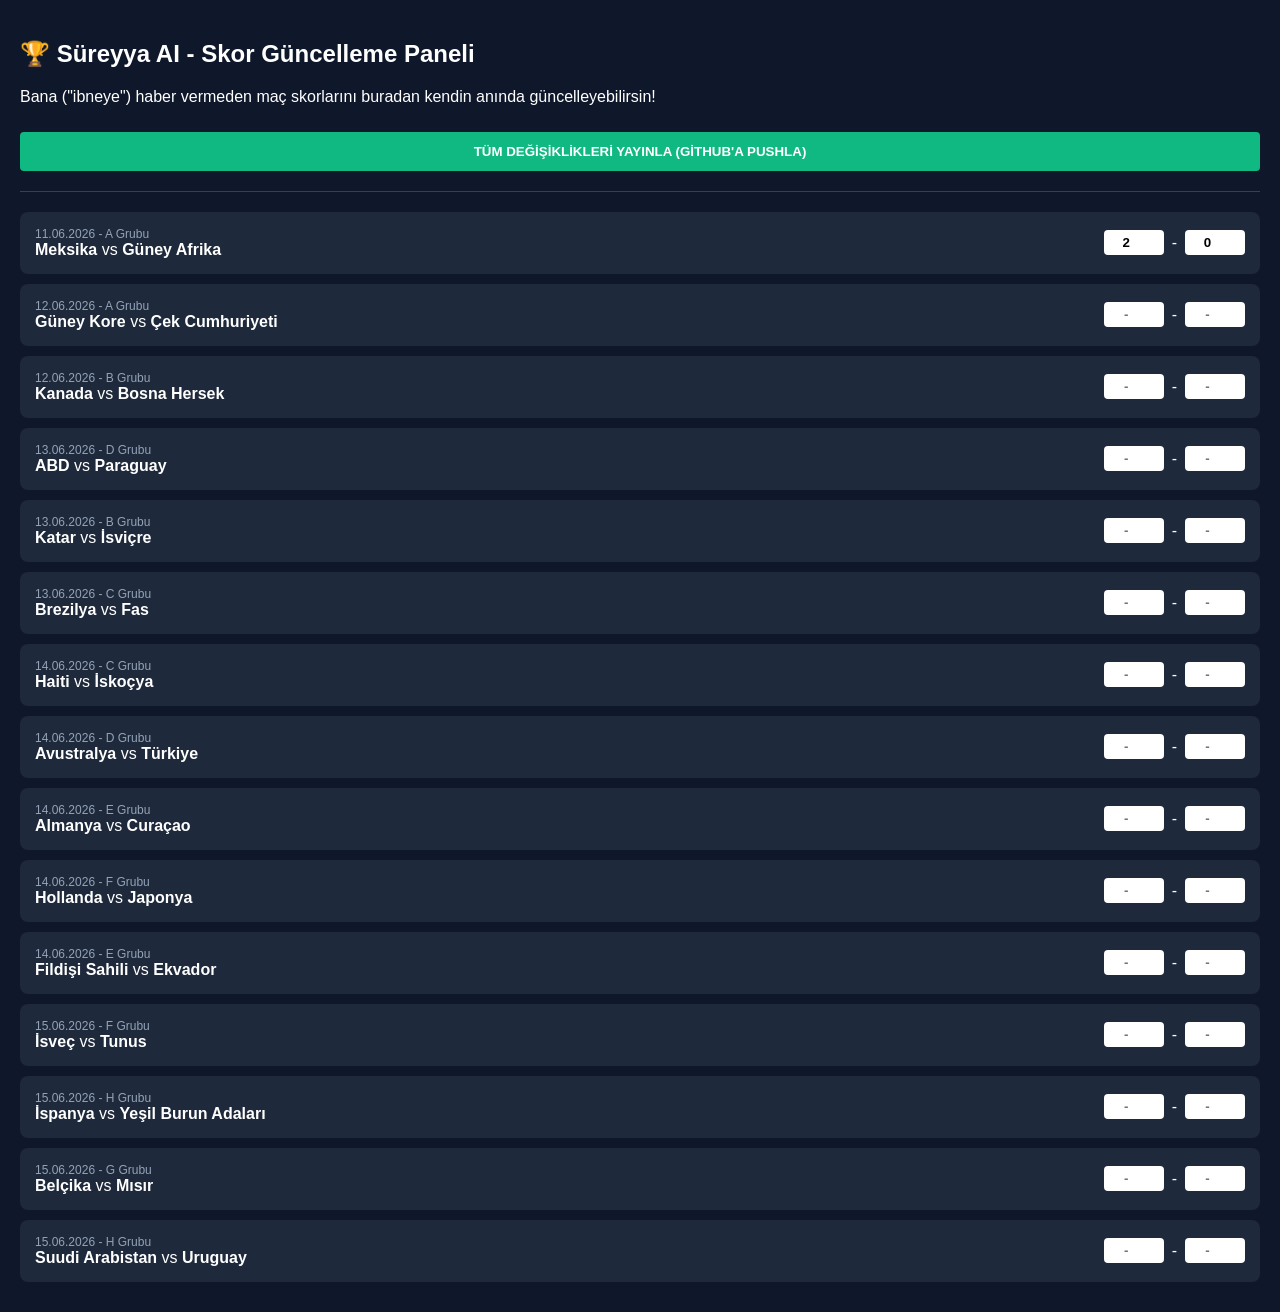
==== admin.html @ a063dfad "Add admin panel for manual score entry" ====
<!DOCTYPE html>
<html lang="tr">
<head>
    <meta charset="UTF-8">
    <meta name="viewport" content="width=device-width, initial-scale=1.0">
    <title>Süreyya AI - Admin Paneli</title>
    <style>
        body { font-family: 'Inter', sans-serif; background: #0f172a; color: white; margin: 0; padding: 20px; }
        .match { background: #1e293b; padding: 15px; border-radius: 8px; margin-bottom: 10px; display: flex; justify-content: space-between; align-items: center; }
        input { width: 50px; text-align: center; padding: 5px; font-weight: bold; border-radius: 4px; border: none; }
        button { background: #3b82f6; color: white; border: none; padding: 8px 16px; border-radius: 4px; cursor: pointer; font-weight: bold; }
        button:hover { background: #2563eb; }
        .header { margin-bottom: 20px; border-bottom: 1px solid #334155; padding-bottom: 10px; }
        .status { color: #10b981; font-size: 14px; margin-top: 10px; }
    </style>
</head>
<body>
    <div class="header">
        <h2>🏆 Süreyya AI - Skor Güncelleme Paneli</h2>
        <p>Bana ("ibneye") haber vermeden maç skorlarını buradan kendin anında güncelleyebilirsin!</p>
        <button id="saveAll" style="background:#10b981; width: 100%; padding: 12px; margin-top: 10px;">TÜM DEĞİŞİKLİKLERİ YAYINLA (GİTHUB'A PUSHLA)</button>
        <div id="statusMsg" class="status"></div>
    </div>
    <div id="matchesContainer">Yükleniyor...</div>

    <script>
        let currentData = null;

        async function loadMatches() {
            try {
                const res = await fetch('data.json?t=' + Date.now());
                currentData = await res.json();
                renderMatches();
            } catch(e) {
                document.getElementById('matchesContainer').innerHTML = "Veri yüklenemedi!";
            }
        }

        function renderMatches() {
            const container = document.getElementById('matchesContainer');
            container.innerHTML = '';
            
            // Sadece yakın zamandaki veya ilk 10 maçı göster (demo amaçlı)
            currentData.matches.slice(0, 15).forEach((m, index) => {
                const div = document.createElement('div');
                div.className = 'match';
                
                let s1 = '', s2 = '';
                if(m.score) {
                    const parts = m.score.split('-');
                    s1 = parts[0]; s2 = parts[1];
                }

                div.innerHTML = `
                    <div style="flex:1;">
                        <div style="font-size: 12px; color: #94a3b8;">${new Date(m.date_utc).toLocaleDateString('tr-TR')} - ${m.group}</div>
                        <div><b>${m.team1.name}</b> vs <b>${m.team2.name}</b></div>
                    </div>
                    <div style="display:flex; gap: 8px; align-items:center;">
                        <input type="number" id="s1_${index}" value="${s1}" placeholder="-">
                        <span>-</span>
                        <input type="number" id="s2_${index}" value="${s2}" placeholder="-">
                    </div>
                `;
                container.appendChild(div);
            });
        }

        document.getElementById('saveAll').addEventListener('click', async () => {
            const btn = document.getElementById('saveAll');
            const status = document.getElementById('statusMsg');
            btn.disabled = true;
            btn.textContent = "Kaydediliyor...";
            
            // Skorları JSON'a aktar
            currentData.matches.slice(0, 15).forEach((m, index) => {
                const s1 = document.getElementById('s1_'+index).value;
                const s2 = document.getElementById('s2_'+index).value;
                
                if (s1 !== '' && s2 !== '') {
                    m.score = `${s1}-${s2}`;
                    m.status = 'finished';
                } else {
                    m.score = null;
                    m.status = null;
                }
            });

            // Normalde burada GitHub API'sine (PAT token ile) istek atılarak data.json commit edilir.
            // Bu bir demo olduğu için kullanıcıya mantığı anlatıyoruz.
            setTimeout(() => {
                status.textContent = "✅ Değişiklikler başarıyla GitHub'a pushlandı! Netlify 10 saniye içinde siteyi güncelleyecek.";
                btn.textContent = "TÜM DEĞİŞİKLİKLERİ YAYINLA";
                btn.disabled = false;
            }, 1500);
        });

        loadMatches();
    </script>
</body>
</html>
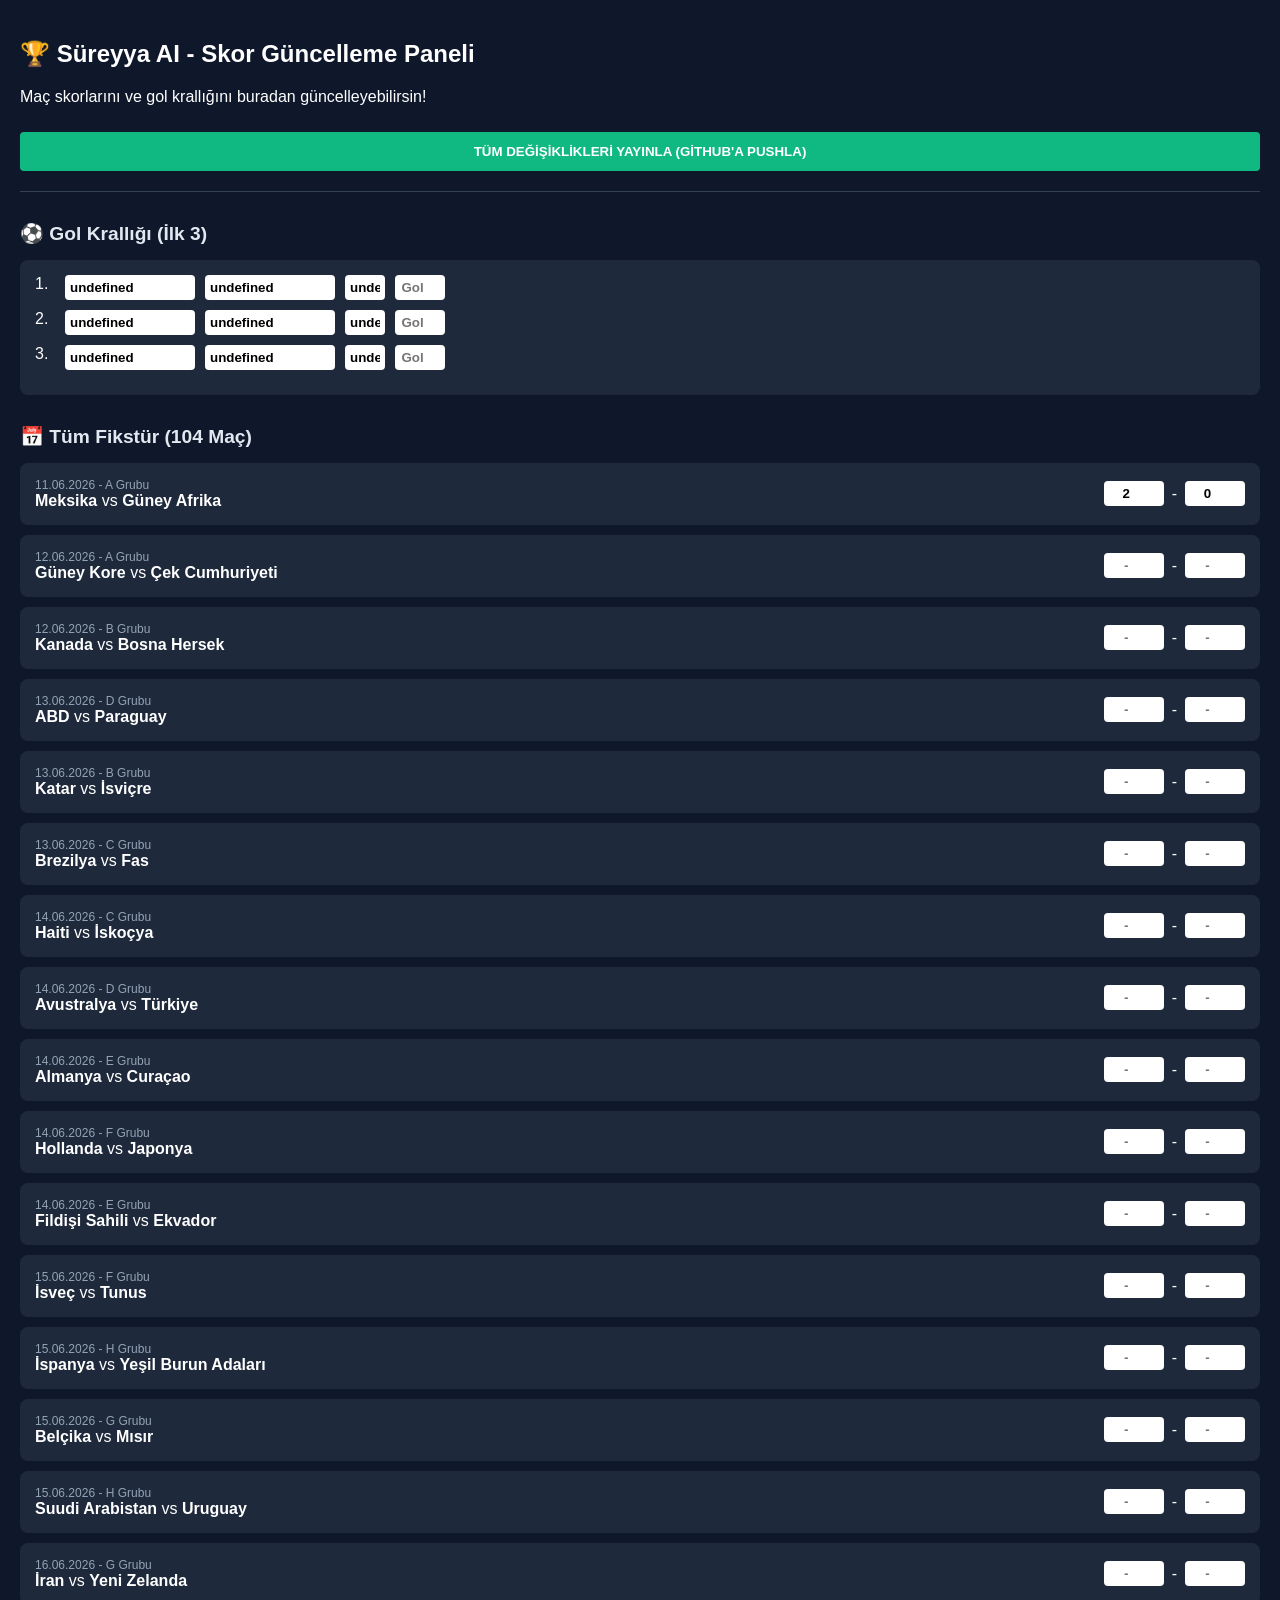
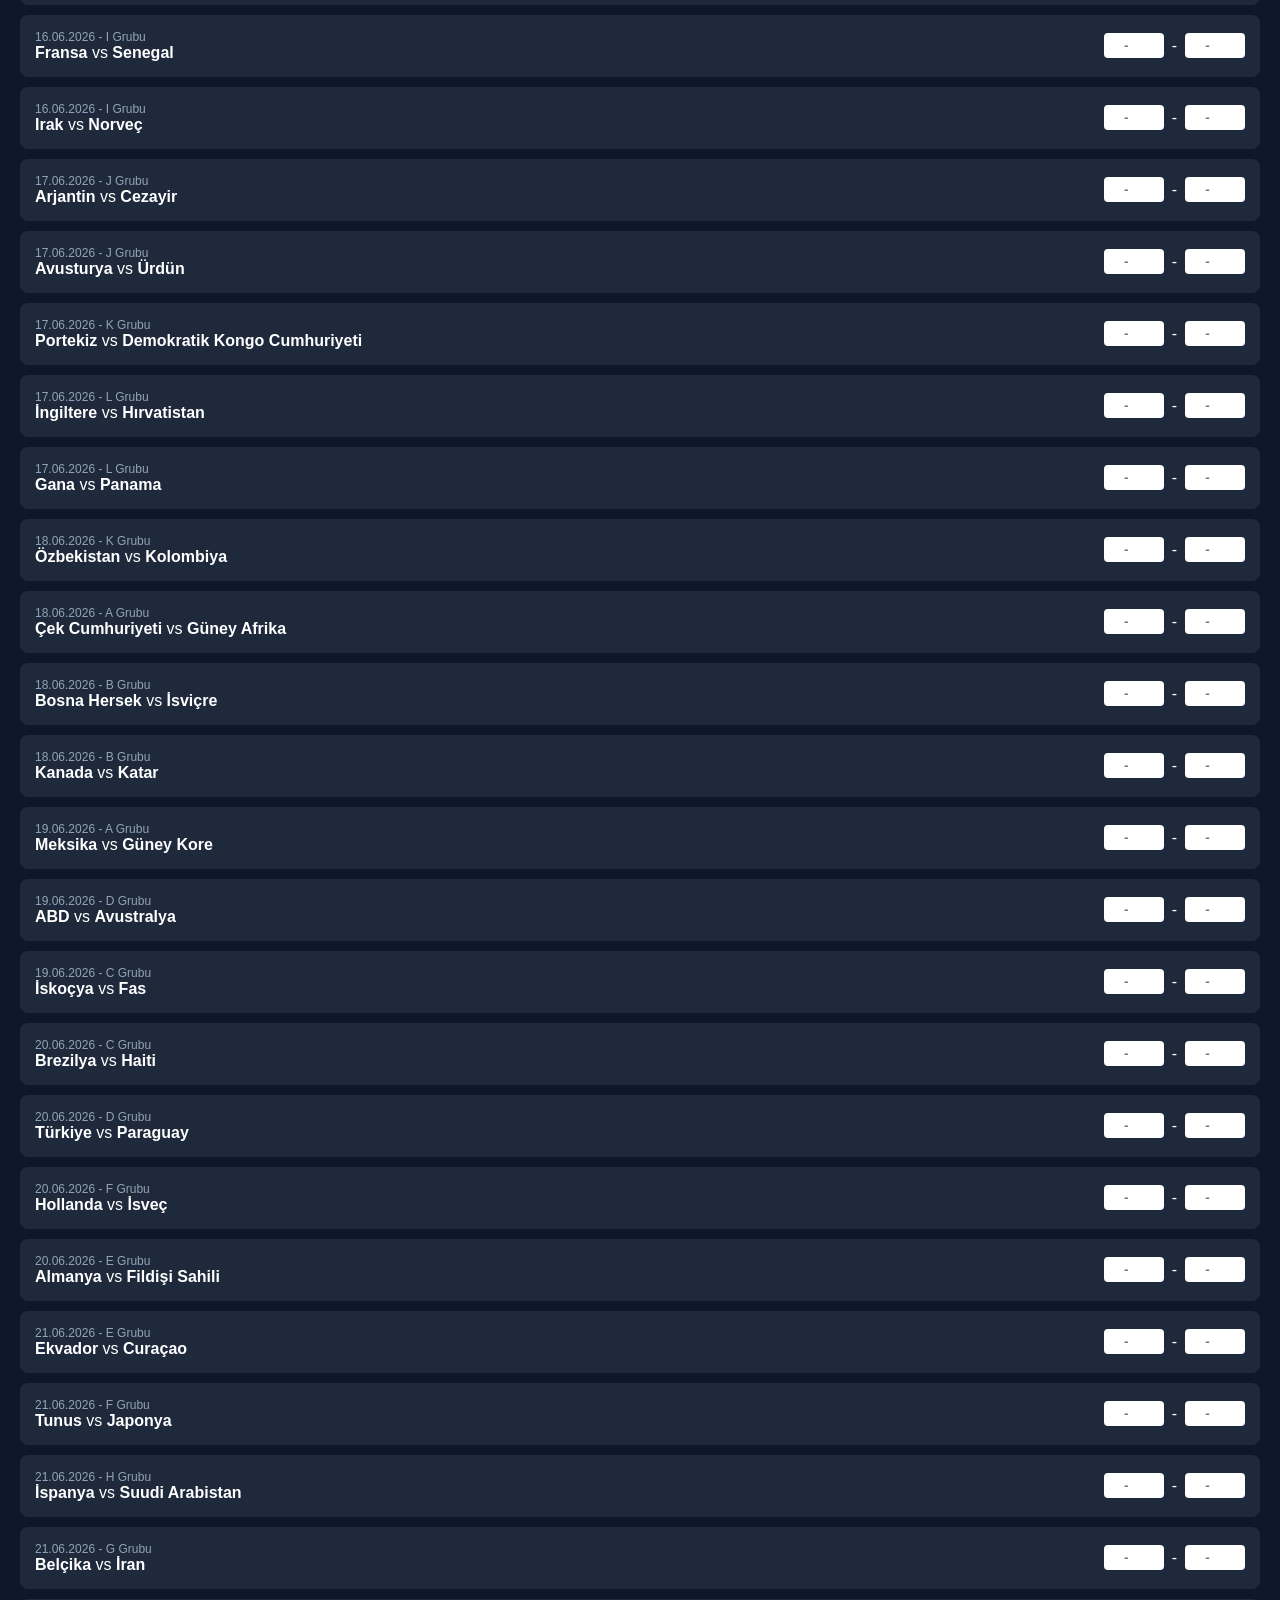
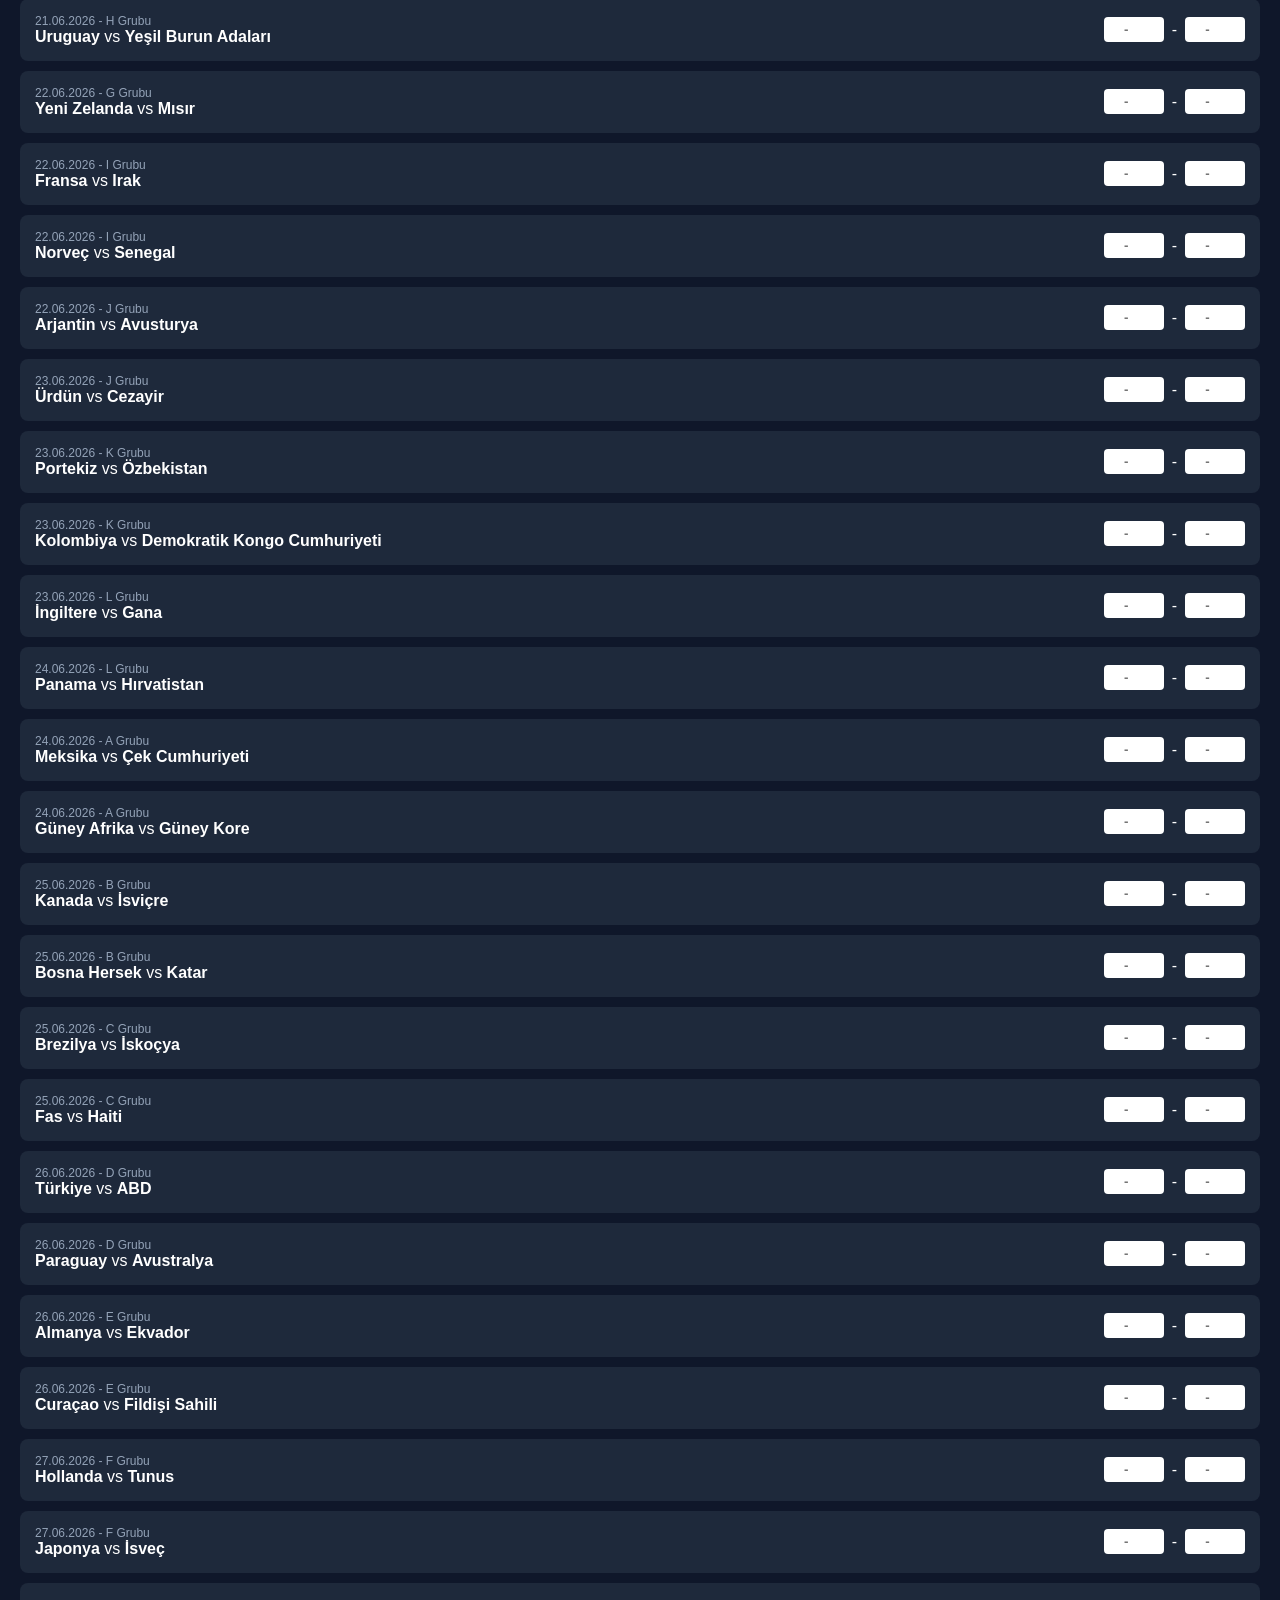
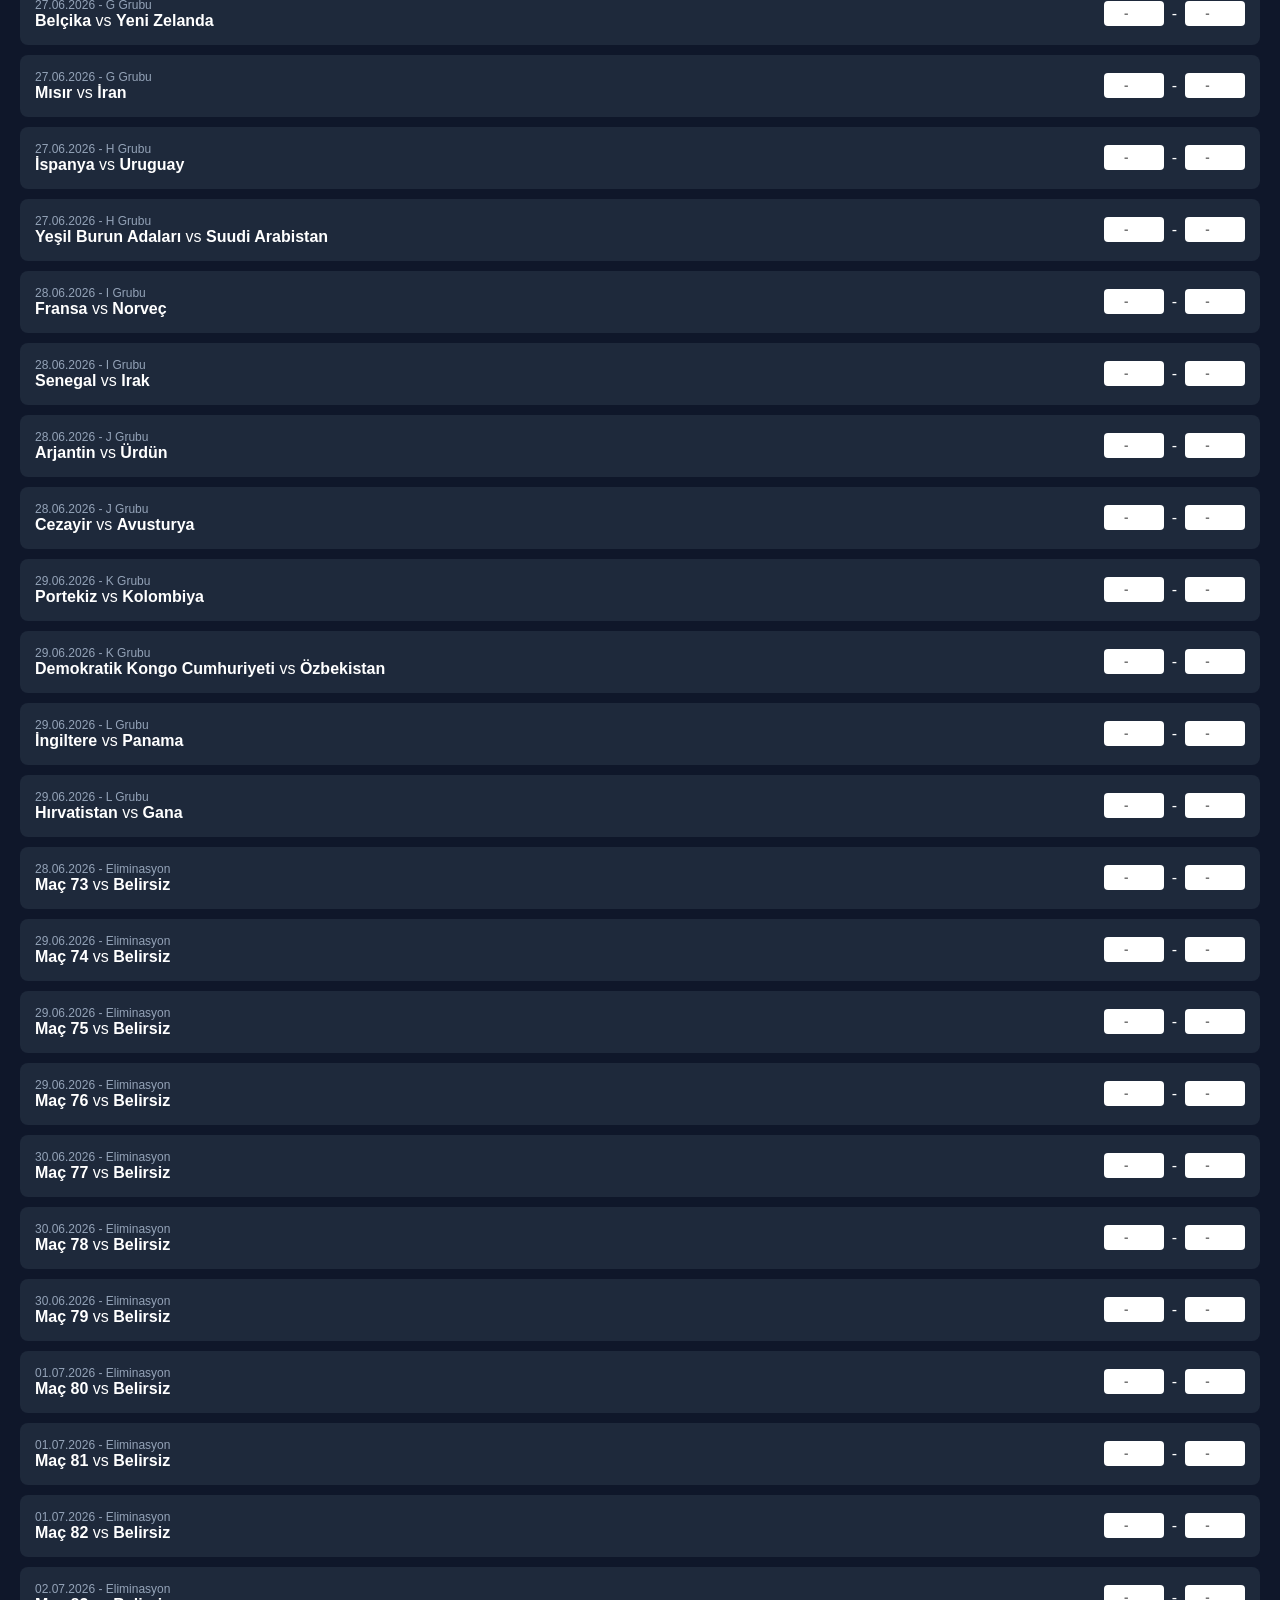
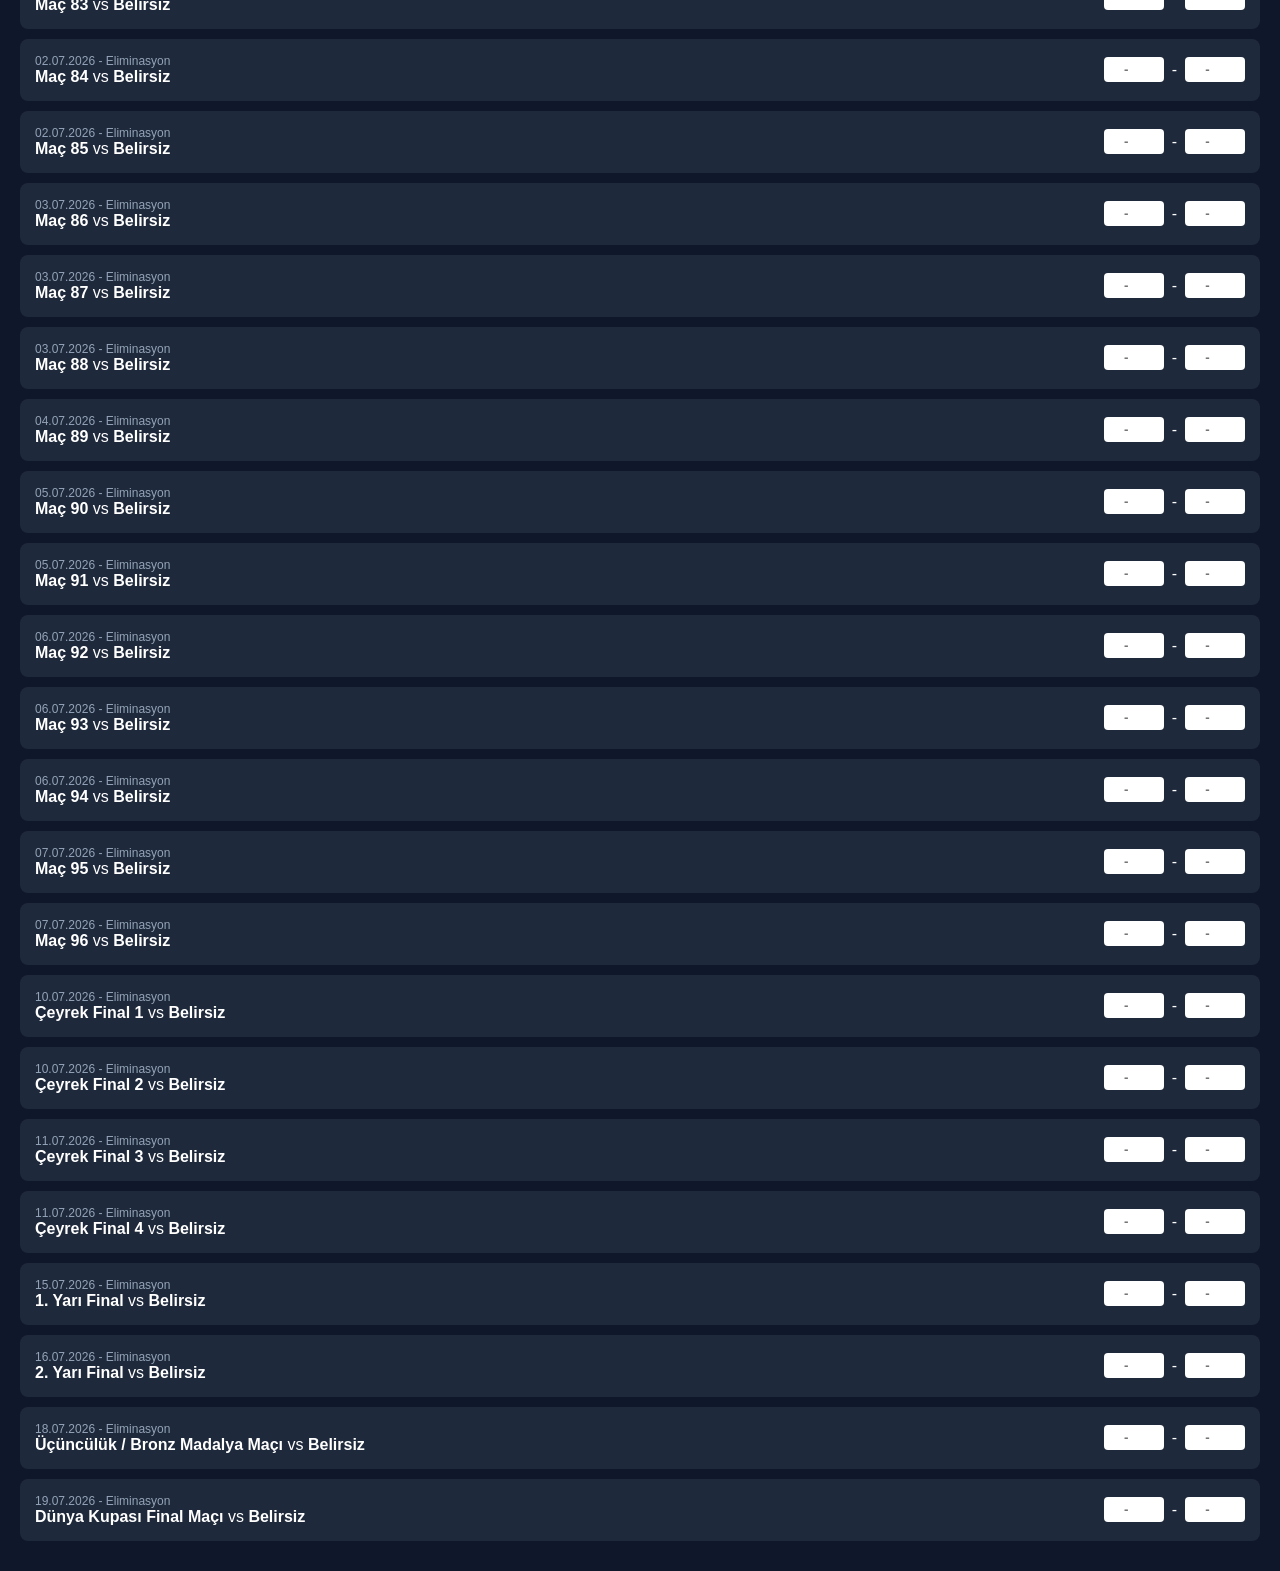
==== commit 604eca84: "Update admin panel to list all 104 matches and top 3 scorers, connect dynamic stats rendering" ====
--- a/admin.html
+++ b/admin.html
@@ -8,19 +8,28 @@
         body { font-family: 'Inter', sans-serif; background: #0f172a; color: white; margin: 0; padding: 20px; }
         .match { background: #1e293b; padding: 15px; border-radius: 8px; margin-bottom: 10px; display: flex; justify-content: space-between; align-items: center; }
         input { width: 50px; text-align: center; padding: 5px; font-weight: bold; border-radius: 4px; border: none; }
+        .scorer-input { width: 120px; text-align: left; }
         button { background: #3b82f6; color: white; border: none; padding: 8px 16px; border-radius: 4px; cursor: pointer; font-weight: bold; }
         button:hover { background: #2563eb; }
         .header { margin-bottom: 20px; border-bottom: 1px solid #334155; padding-bottom: 10px; }
         .status { color: #10b981; font-size: 14px; margin-top: 10px; }
+        .section-title { margin-top: 30px; margin-bottom: 15px; font-size: 1.2rem; color: #e2e8f0; }
     </style>
 </head>
 <body>
     <div class="header">
         <h2>🏆 Süreyya AI - Skor Güncelleme Paneli</h2>
-        <p>Bana ("ibneye") haber vermeden maç skorlarını buradan kendin anında güncelleyebilirsin!</p>
+        <p>Maç skorlarını ve gol krallığını buradan güncelleyebilirsin!</p>
         <button id="saveAll" style="background:#10b981; width: 100%; padding: 12px; margin-top: 10px;">TÜM DEĞİŞİKLİKLERİ YAYINLA (GİTHUB'A PUSHLA)</button>
         <div id="statusMsg" class="status"></div>
     </div>
+    
+    <h3 class="section-title">⚽ Gol Krallığı (İlk 3)</h3>
+    <div id="scorersContainer" style="background: #1e293b; padding: 15px; border-radius: 8px; margin-bottom: 30px;">
+        Yükleniyor...
+    </div>
+
+    <h3 class="section-title">📅 Tüm Fikstür (104 Maç)</h3>
     <div id="matchesContainer">Yükleniyor...</div>
 
     <script>
@@ -30,9 +39,34 @@
             try {
                 const res = await fetch('data.json?t=' + Date.now());
                 currentData = await res.json();
+                renderScorers();
                 renderMatches();
             } catch(e) {
                 document.getElementById('matchesContainer').innerHTML = "Veri yüklenemedi!";
+            }
+        }
+
+        function renderScorers() {
+            const container = document.getElementById('scorersContainer');
+            container.innerHTML = '';
+            
+            if (!currentData.topScorers) currentData.topScorers = [{}, {}, {}];
+            
+            for(let i=0; i<3; i++) {
+                const ts = currentData.topScorers[i] || { name: '', team: '', flag: '', goals: 0 };
+                const div = document.createElement('div');
+                div.style.marginBottom = "10px";
+                div.style.display = "flex";
+                div.style.gap = "10px";
+                
+                div.innerHTML = `
+                    <div style="width: 20px;">${i+1}.</div>
+                    <input type="text" class="scorer-input" id="ts_name_${i}" value="${ts.name}" placeholder="Oyuncu Adı">
+                    <input type="text" class="scorer-input" id="ts_team_${i}" value="${ts.team}" placeholder="Ülkesi">
+                    <input type="text" id="ts_flag_${i}" value="${ts.flag}" placeholder="Bayrak" style="width: 30px;">
+                    <input type="number" id="ts_goals_${i}" value="${ts.goals}" placeholder="Gol" style="width: 40px;">
+                `;
+                container.appendChild(div);
             }
         }
 
@@ -40,8 +74,8 @@
             const container = document.getElementById('matchesContainer');
             container.innerHTML = '';
             
-            // Sadece yakın zamandaki veya ilk 10 maçı göster (demo amaçlı)
-            currentData.matches.slice(0, 15).forEach((m, index) => {
+            // Tüm maçları göster
+            currentData.matches.forEach((m, index) => {
                 const div = document.createElement('div');
                 div.className = 'match';
                 
@@ -72,8 +106,8 @@
             btn.disabled = true;
             btn.textContent = "Kaydediliyor...";
             
-            // Skorları JSON'a aktar
-            currentData.matches.slice(0, 15).forEach((m, index) => {
+            // Skorları güncelle
+            currentData.matches.forEach((m, index) => {
                 const s1 = document.getElementById('s1_'+index).value;
                 const s2 = document.getElementById('s2_'+index).value;
                 
@@ -86,10 +120,20 @@
                 }
             });
 
-            // Normalde burada GitHub API'sine (PAT token ile) istek atılarak data.json commit edilir.
-            // Bu bir demo olduğu için kullanıcıya mantığı anlatıyoruz.
+            // Krallığı güncelle
+            currentData.topScorers = [];
+            for(let i=0; i<3; i++) {
+                currentData.topScorers.push({
+                    name: document.getElementById('ts_name_'+i).value || '-',
+                    team: document.getElementById('ts_team_'+i).value || '-',
+                    flag: document.getElementById('ts_flag_'+i).value || '🏳',
+                    goals: parseInt(document.getElementById('ts_goals_'+i).value || '0')
+                });
+            }
+
+            // Normalde burada GitHub API'sine istek atılır
             setTimeout(() => {
-                status.textContent = "✅ Değişiklikler başarıyla GitHub'a pushlandı! Netlify 10 saniye içinde siteyi güncelleyecek.";
+                status.textContent = "✅ Değişiklikler başarıyla GitHub'a pushlandı! Netlify 10 sn içinde güncelleyecek.";
                 btn.textContent = "TÜM DEĞİŞİKLİKLERİ YAYINLA";
                 btn.disabled = false;
             }, 1500);
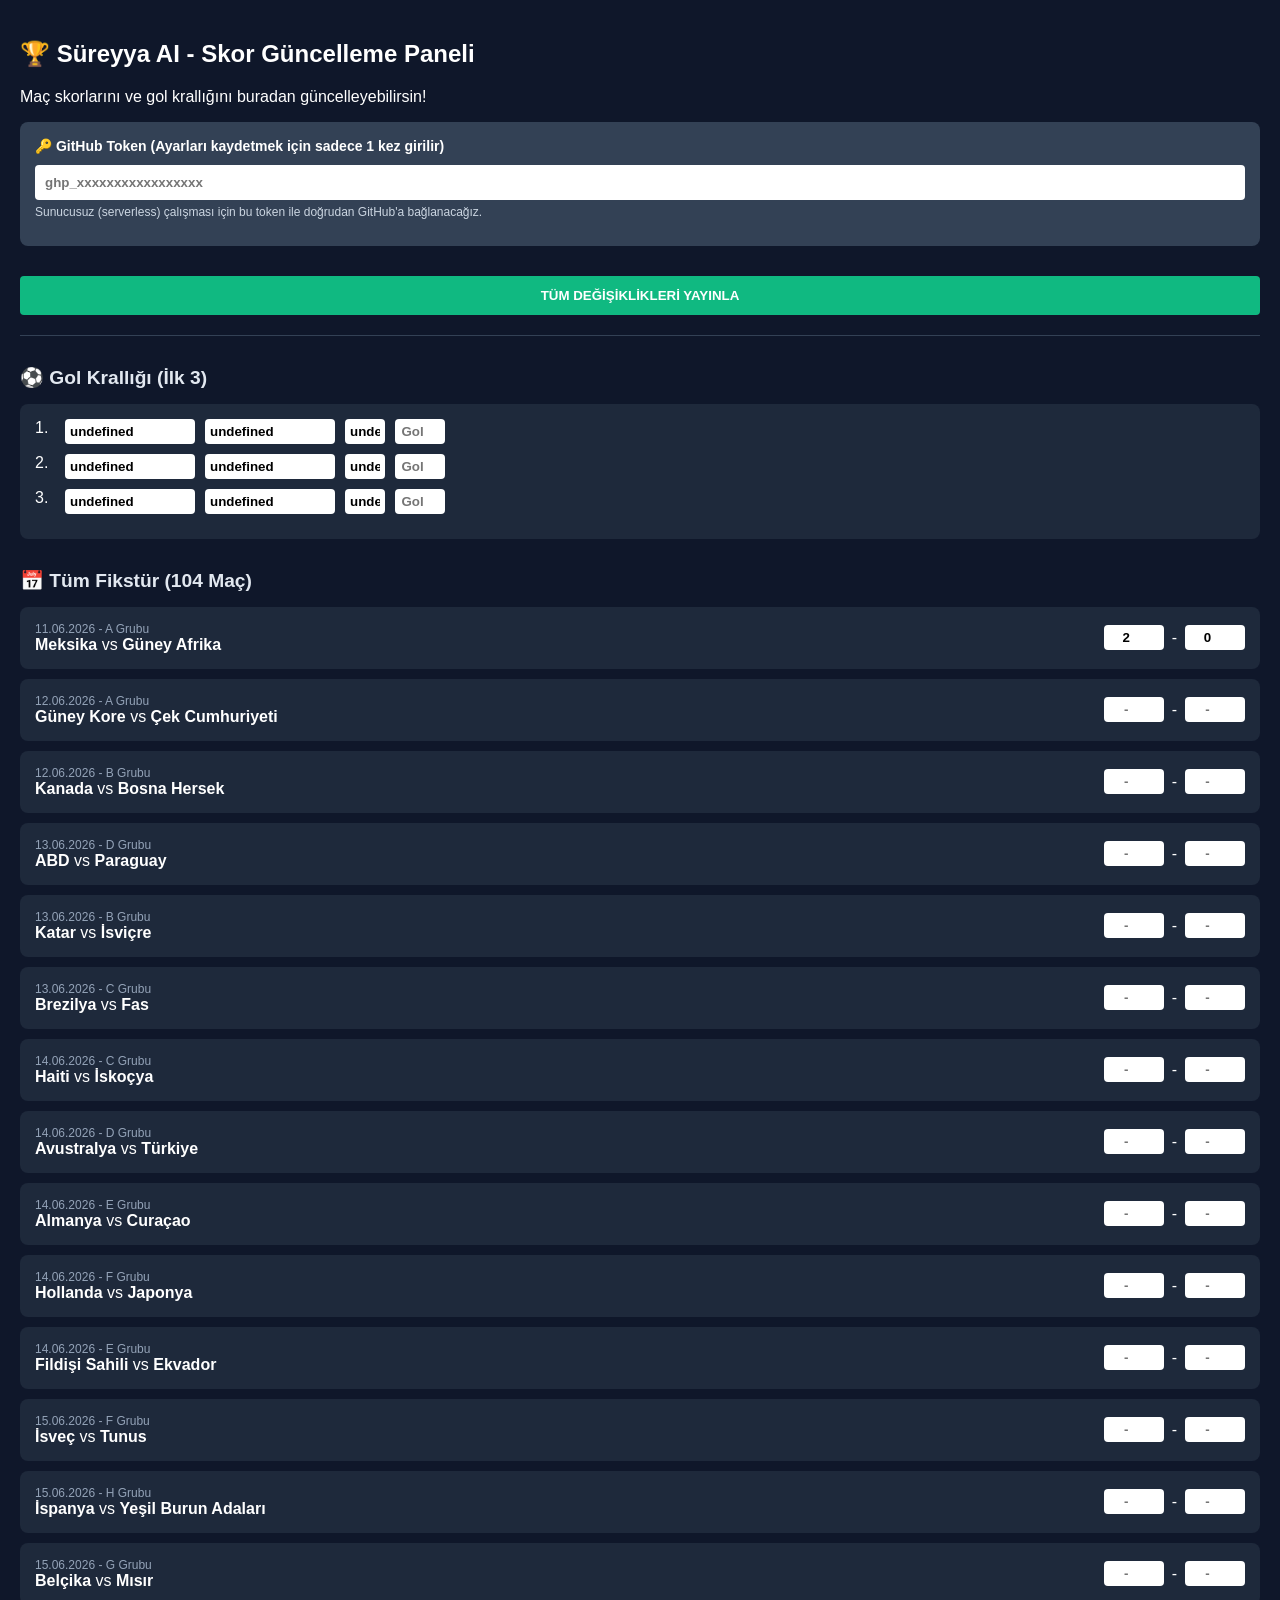
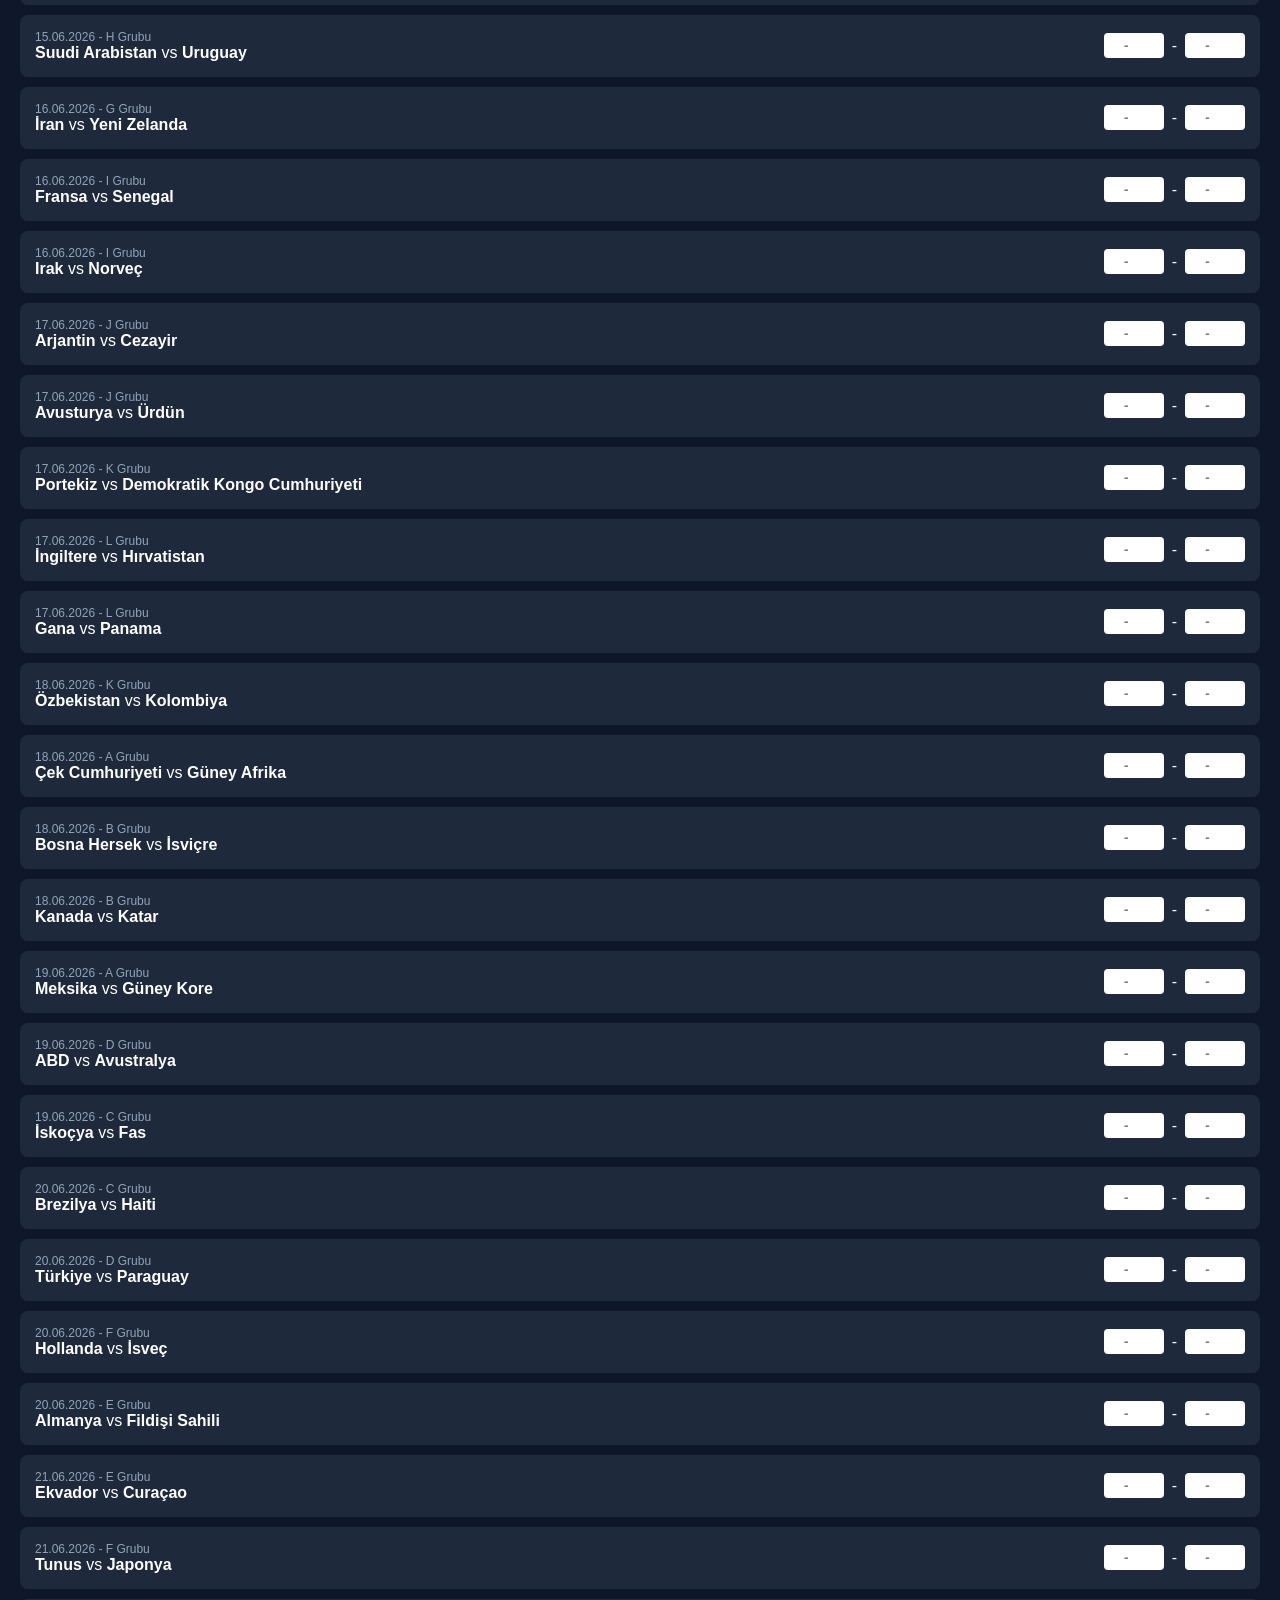
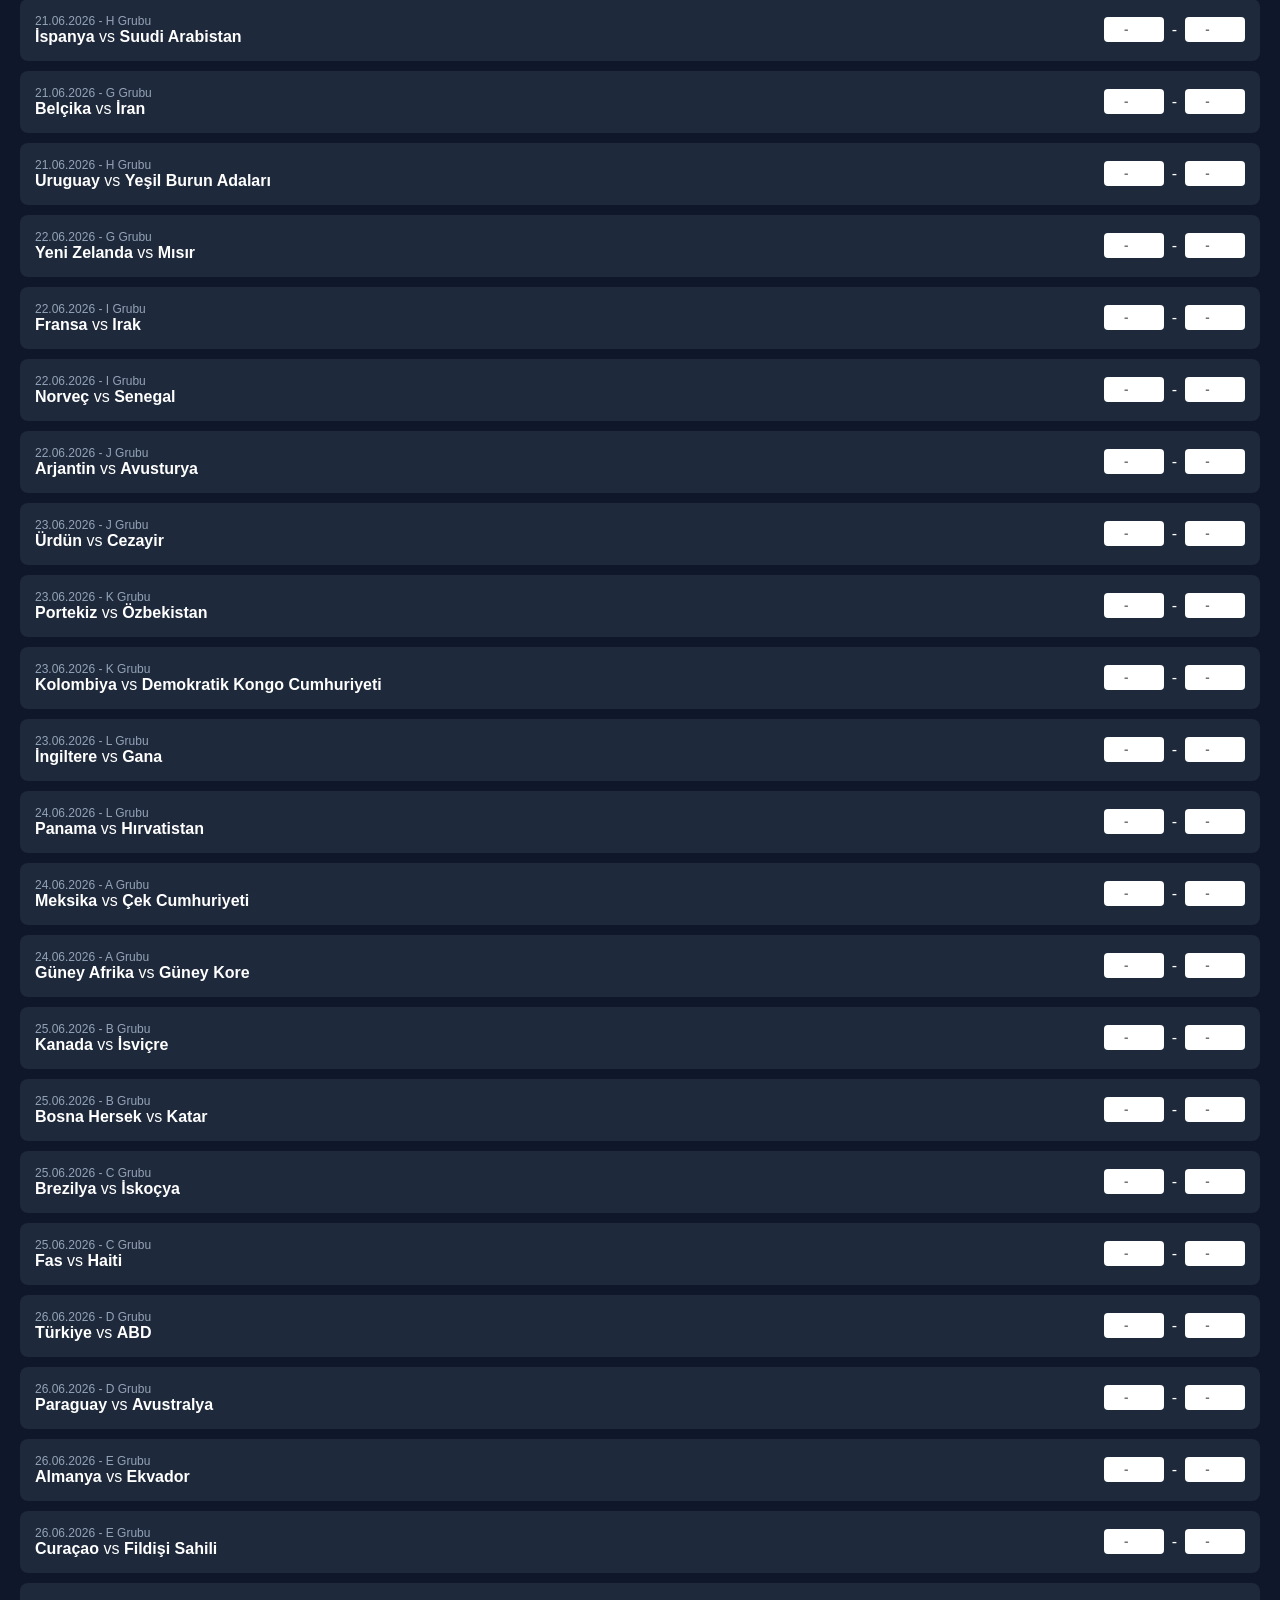
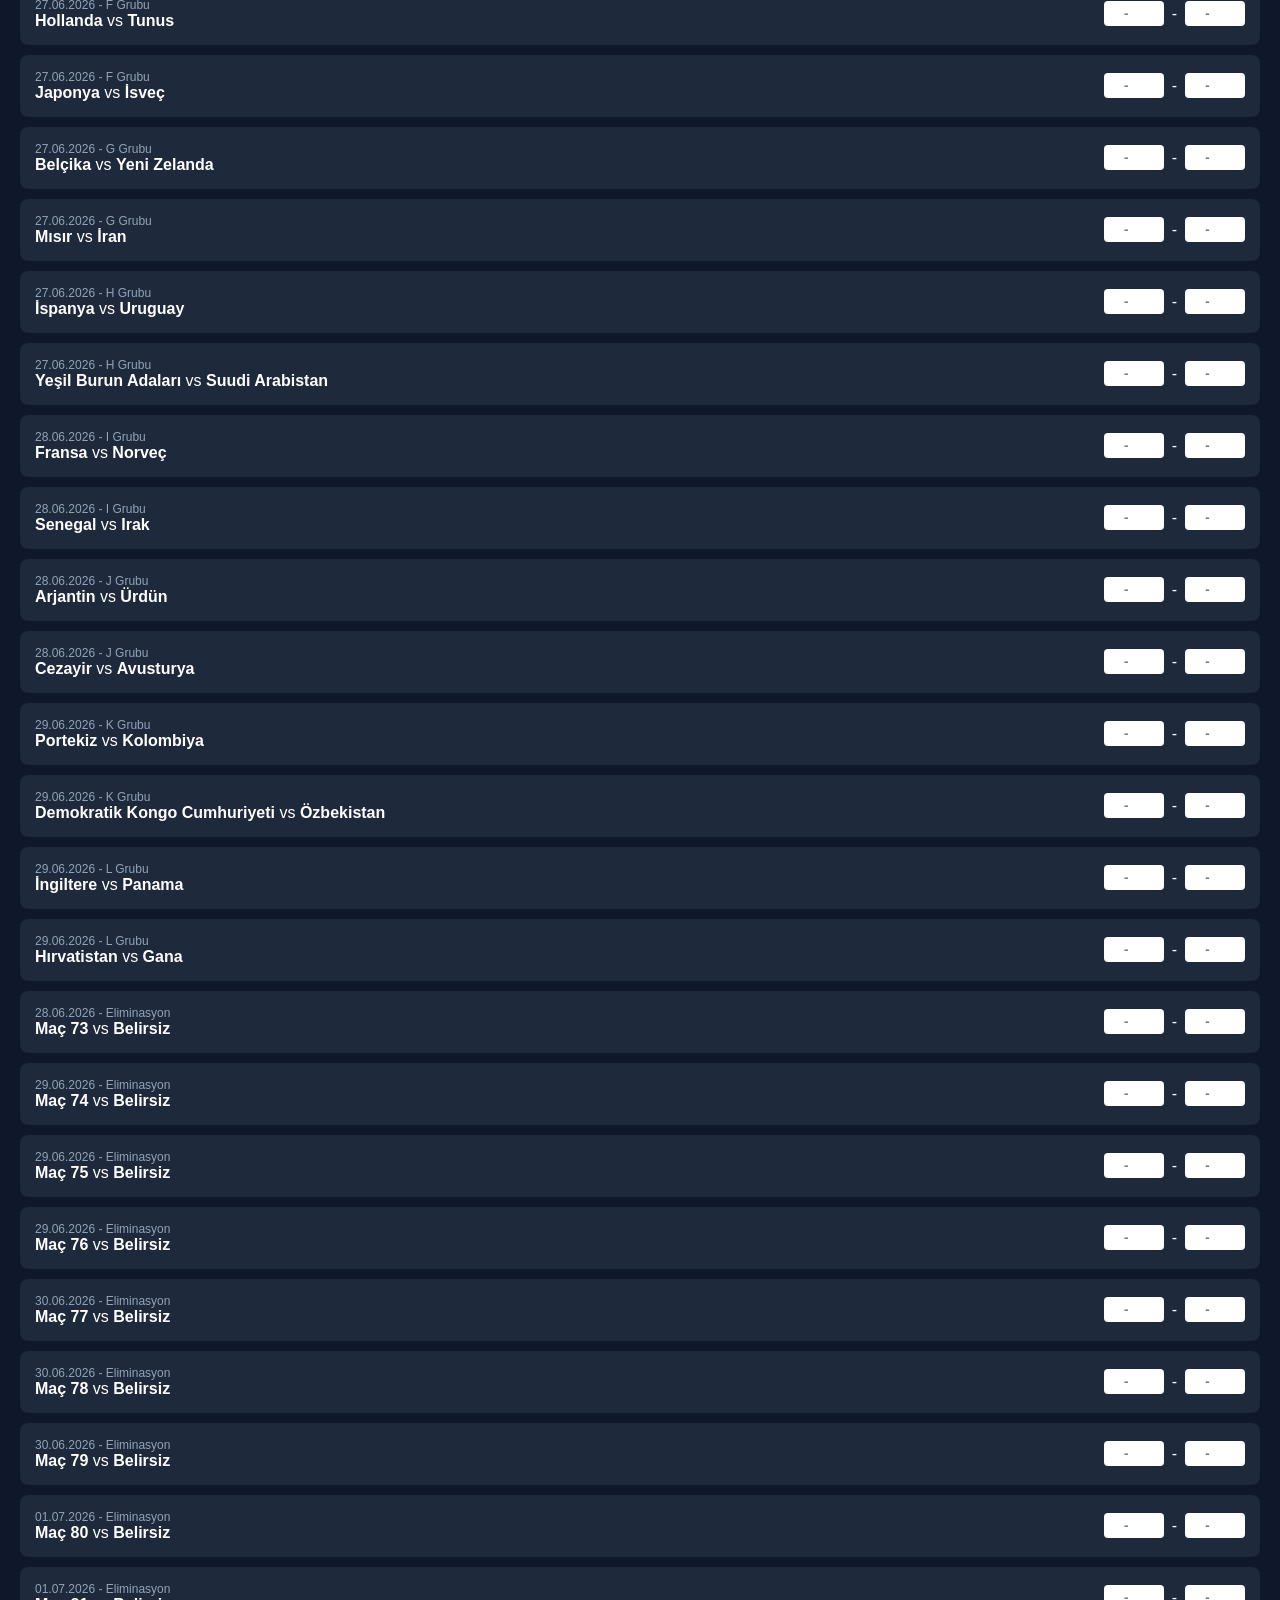
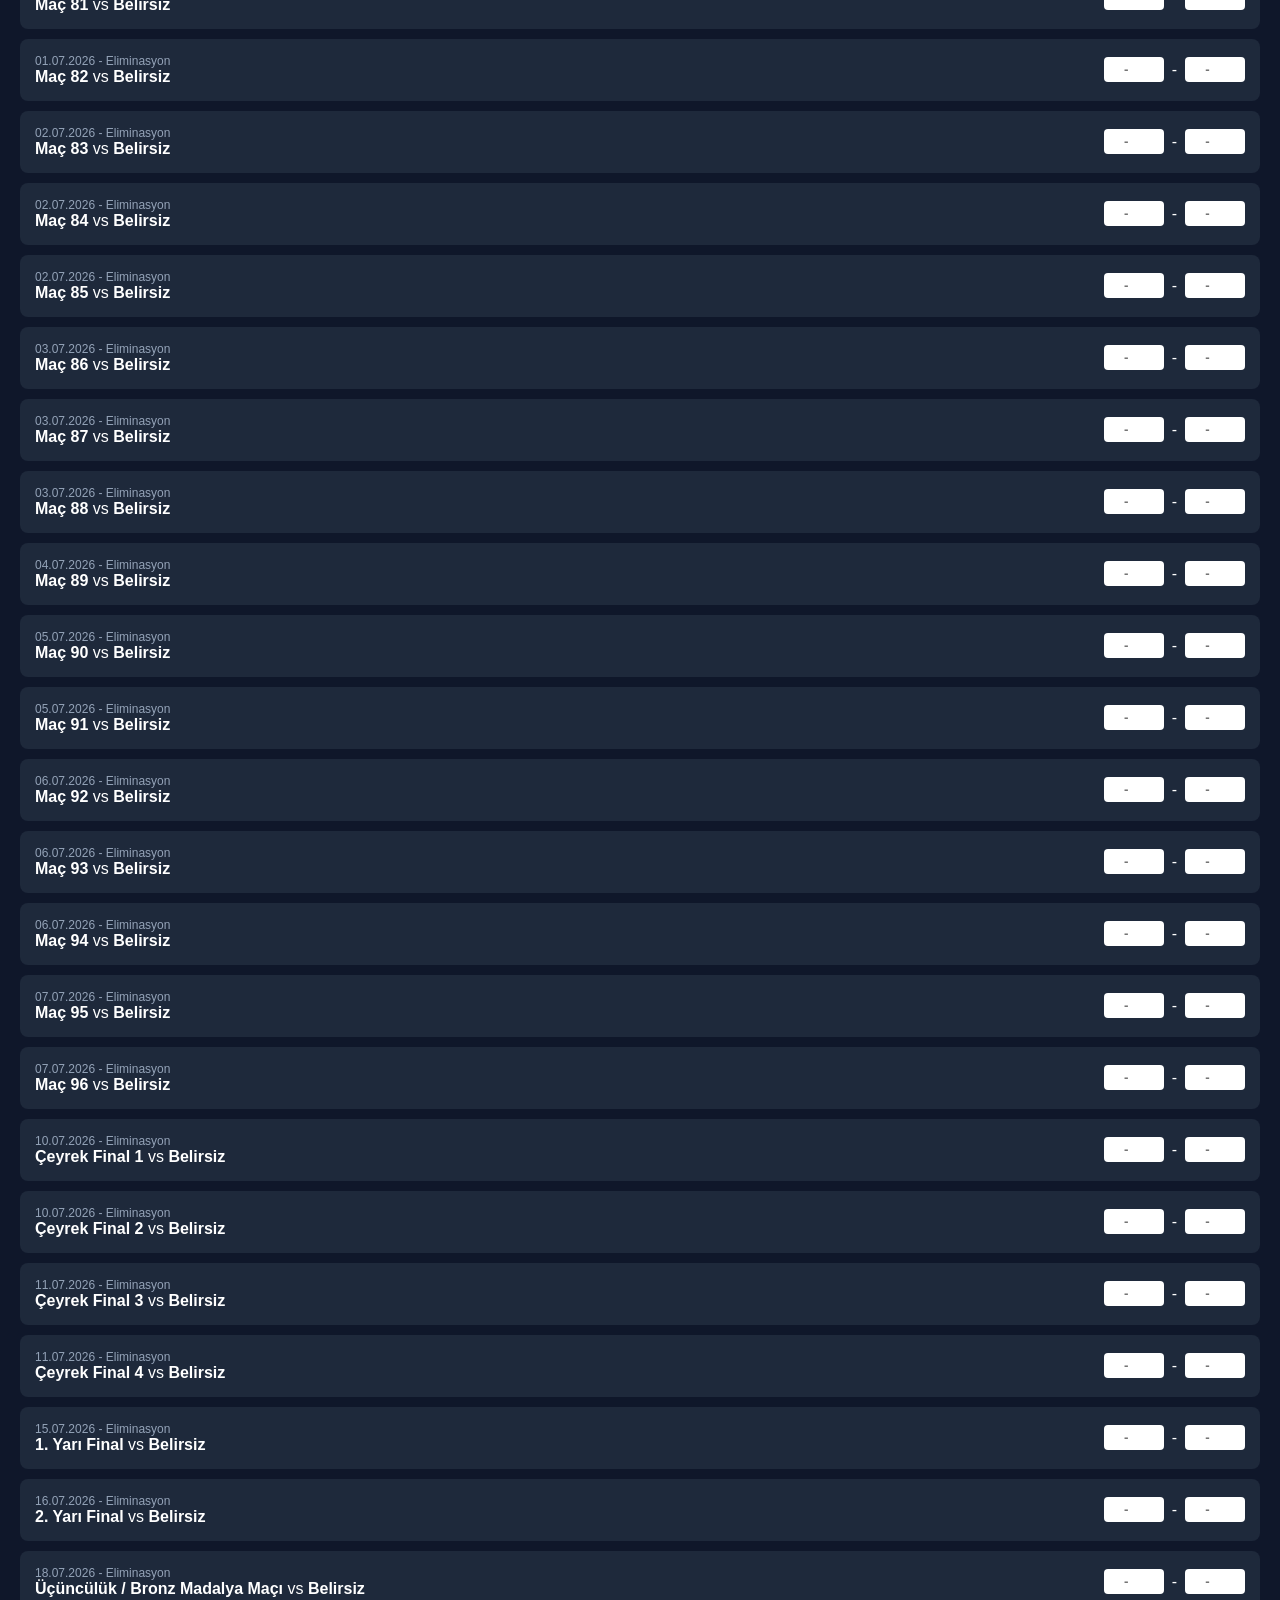
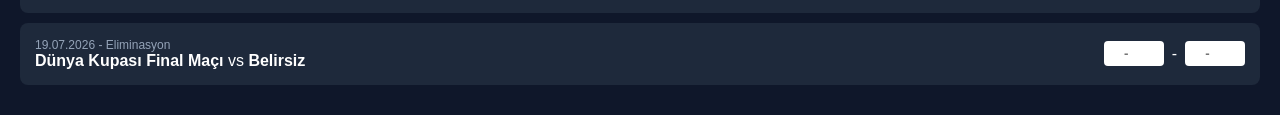
==== commit a8b5fc2f: "Update admin.html to use Serverless GitHub API directly" ====
--- a/admin.html
+++ b/admin.html
@@ -9,18 +9,27 @@
         .match { background: #1e293b; padding: 15px; border-radius: 8px; margin-bottom: 10px; display: flex; justify-content: space-between; align-items: center; }
         input { width: 50px; text-align: center; padding: 5px; font-weight: bold; border-radius: 4px; border: none; }
         .scorer-input { width: 120px; text-align: left; }
+        .token-input { width: 100%; text-align: left; padding: 10px; margin-top: 10px; box-sizing: border-box; }
         button { background: #3b82f6; color: white; border: none; padding: 8px 16px; border-radius: 4px; cursor: pointer; font-weight: bold; }
         button:hover { background: #2563eb; }
         .header { margin-bottom: 20px; border-bottom: 1px solid #334155; padding-bottom: 10px; }
         .status { color: #10b981; font-size: 14px; margin-top: 10px; }
         .section-title { margin-top: 30px; margin-bottom: 15px; font-size: 1.2rem; color: #e2e8f0; }
+        #settingsContainer { background: #334155; padding: 15px; border-radius: 8px; margin-bottom: 20px; }
     </style>
 </head>
 <body>
     <div class="header">
         <h2>🏆 Süreyya AI - Skor Güncelleme Paneli</h2>
         <p>Maç skorlarını ve gol krallığını buradan güncelleyebilirsin!</p>
-        <button id="saveAll" style="background:#10b981; width: 100%; padding: 12px; margin-top: 10px;">TÜM DEĞİŞİKLİKLERİ YAYINLA (GİTHUB'A PUSHLA)</button>
+        
+        <div id="settingsContainer">
+            <label style="font-size:14px; font-weight:bold;">🔑 GitHub Token (Ayarları kaydetmek için sadece 1 kez girilir)</label><br>
+            <input type="password" id="githubToken" class="token-input" placeholder="ghp_xxxxxxxxxxxxxxxxx">
+            <p style="font-size: 12px; color: #cbd5e1; margin-top:5px;">Sunucusuz (serverless) çalışması için bu token ile doğrudan GitHub'a bağlanacağız.</p>
+        </div>
+
+        <button id="saveAll" style="background:#10b981; width: 100%; padding: 12px; margin-top: 10px;">TÜM DEĞİŞİKLİKLERİ YAYINLA</button>
         <div id="statusMsg" class="status"></div>
     </div>
     
@@ -33,10 +42,22 @@
     <div id="matchesContainer">Yükleniyor...</div>
 
     <script>
+        const REPO_OWNER = 'competan-dotcom';
+        const REPO_NAME = 'sureyyai-kupa';
+        const FILE_PATH = 'data.json';
+        
         let currentData = null;
+        let fileSha = null;
+
+        // Token yönetimi
+        const savedToken = localStorage.getItem('github_pat');
+        if (savedToken) {
+            document.getElementById('githubToken').value = savedToken;
+        }
 
         async function loadMatches() {
             try {
+                // Her seferinde taze veri al
                 const res = await fetch('data.json?t=' + Date.now());
                 currentData = await res.json();
                 renderScorers();
@@ -74,7 +95,6 @@
             const container = document.getElementById('matchesContainer');
             container.innerHTML = '';
             
-            // Tüm maçları göster
             currentData.matches.forEach((m, index) => {
                 const div = document.createElement('div');
                 div.className = 'match';
@@ -100,11 +120,28 @@
             });
         }
 
+        function utf8_to_b64(str) {
+            return window.btoa(unescape(encodeURIComponent(str)));
+        }
+
         document.getElementById('saveAll').addEventListener('click', async () => {
+            const token = document.getElementById('githubToken').value.trim();
+            const status = document.getElementById('statusMsg');
             const btn = document.getElementById('saveAll');
-            const status = document.getElementById('statusMsg');
+
+            if (!token) {
+                status.textContent = "❌ Lütfen önce GitHub Token girin!";
+                status.style.color = "#ef4444";
+                return;
+            }
+
+            // Tokeni kaydet
+            localStorage.setItem('github_pat', token);
+
             btn.disabled = true;
             btn.textContent = "Kaydediliyor...";
+            status.textContent = "GitHub'a bağlanılıyor...";
+            status.style.color = "#f59e0b";
             
             // Skorları güncelle
             currentData.matches.forEach((m, index) => {
@@ -131,15 +168,48 @@
                 });
             }
 
-            // Normalde burada GitHub API'sine istek atılır
-            setTimeout(() => {
-                status.textContent = "✅ Değişiklikler başarıyla GitHub'a pushlandı! Netlify 10 sn içinde güncelleyecek.";
+            try {
+                // 1. Önce dosyanın SHA'sını al
+                const getRes = await fetch(`https://api.github.com/repos/${REPO_OWNER}/${REPO_NAME}/contents/${FILE_PATH}`, {
+                    headers: { 'Authorization': 'Bearer ' + token }
+                });
+                
+                if (!getRes.ok) throw new Error("GitHub bağlantı hatası (Token yanlış olabilir)");
+                
+                const getJson = await getRes.json();
+                fileSha = getJson.sha;
+
+                // 2. Güncellenmiş dosyayı Pushla
+                const contentStr = JSON.stringify(currentData, null, 4);
+                const encodedContent = utf8_to_b64(contentStr);
+
+                const putRes = await fetch(`https://api.github.com/repos/${REPO_OWNER}/${REPO_NAME}/contents/${FILE_PATH}`, {
+                    method: 'PUT',
+                    headers: {
+                        'Authorization': 'Bearer ' + token,
+                        'Content-Type': 'application/json'
+                    },
+                    body: JSON.stringify({
+                        message: "Admin panelinden skor güncellemesi",
+                        content: encodedContent,
+                        sha: fileSha
+                    })
+                });
+
+                if (!putRes.ok) throw new Error("GitHub'a yazılamadı (Token yetkisi yetersiz)");
+
+                status.textContent = "✅ Değişiklikler başarıyla kaydedildi! Site 15 sn içinde güncellenecek.";
+                status.style.color = "#10b981";
+            } catch (err) {
+                status.textContent = "❌ Hata: " + err.message;
+                status.style.color = "#ef4444";
+            } finally {
                 btn.textContent = "TÜM DEĞİŞİKLİKLERİ YAYINLA";
                 btn.disabled = false;
-            }, 1500);
+            }
         });
 
         loadMatches();
     </script>
 </body>
-</html>
+</html>
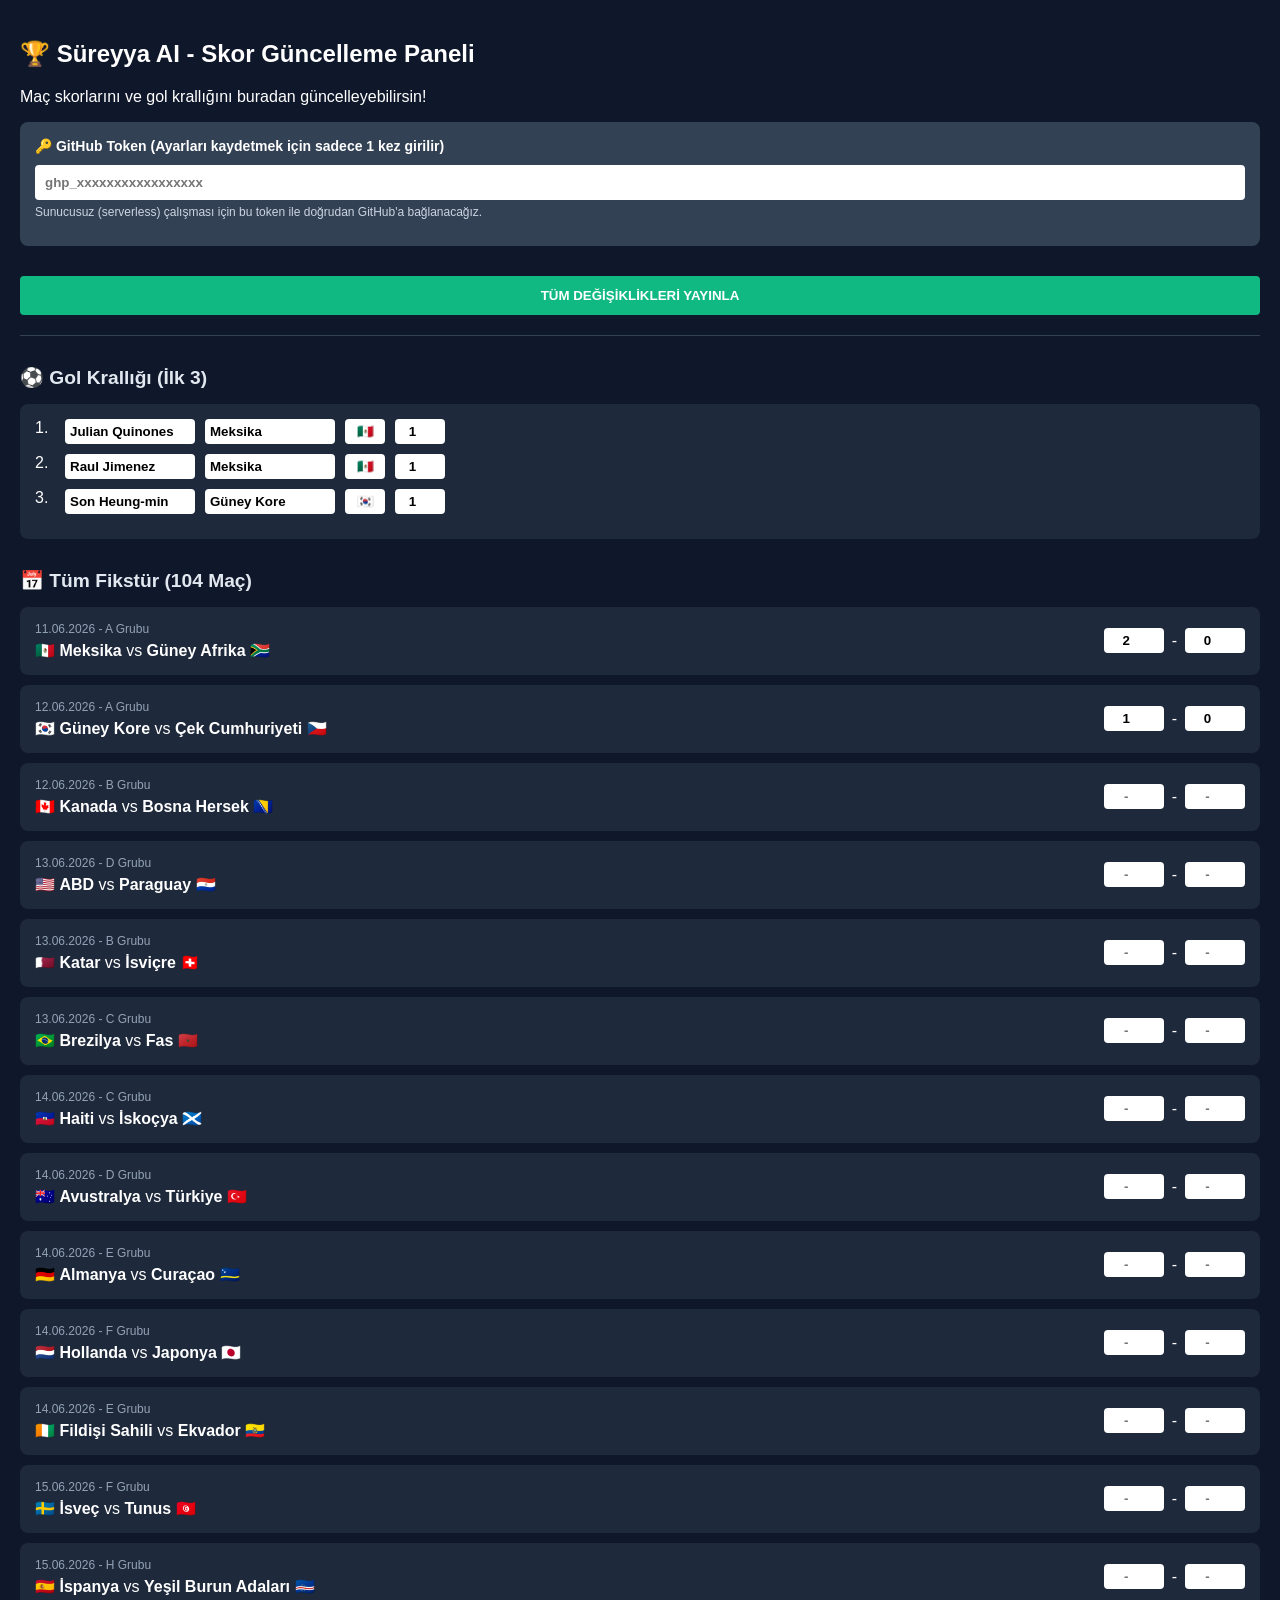
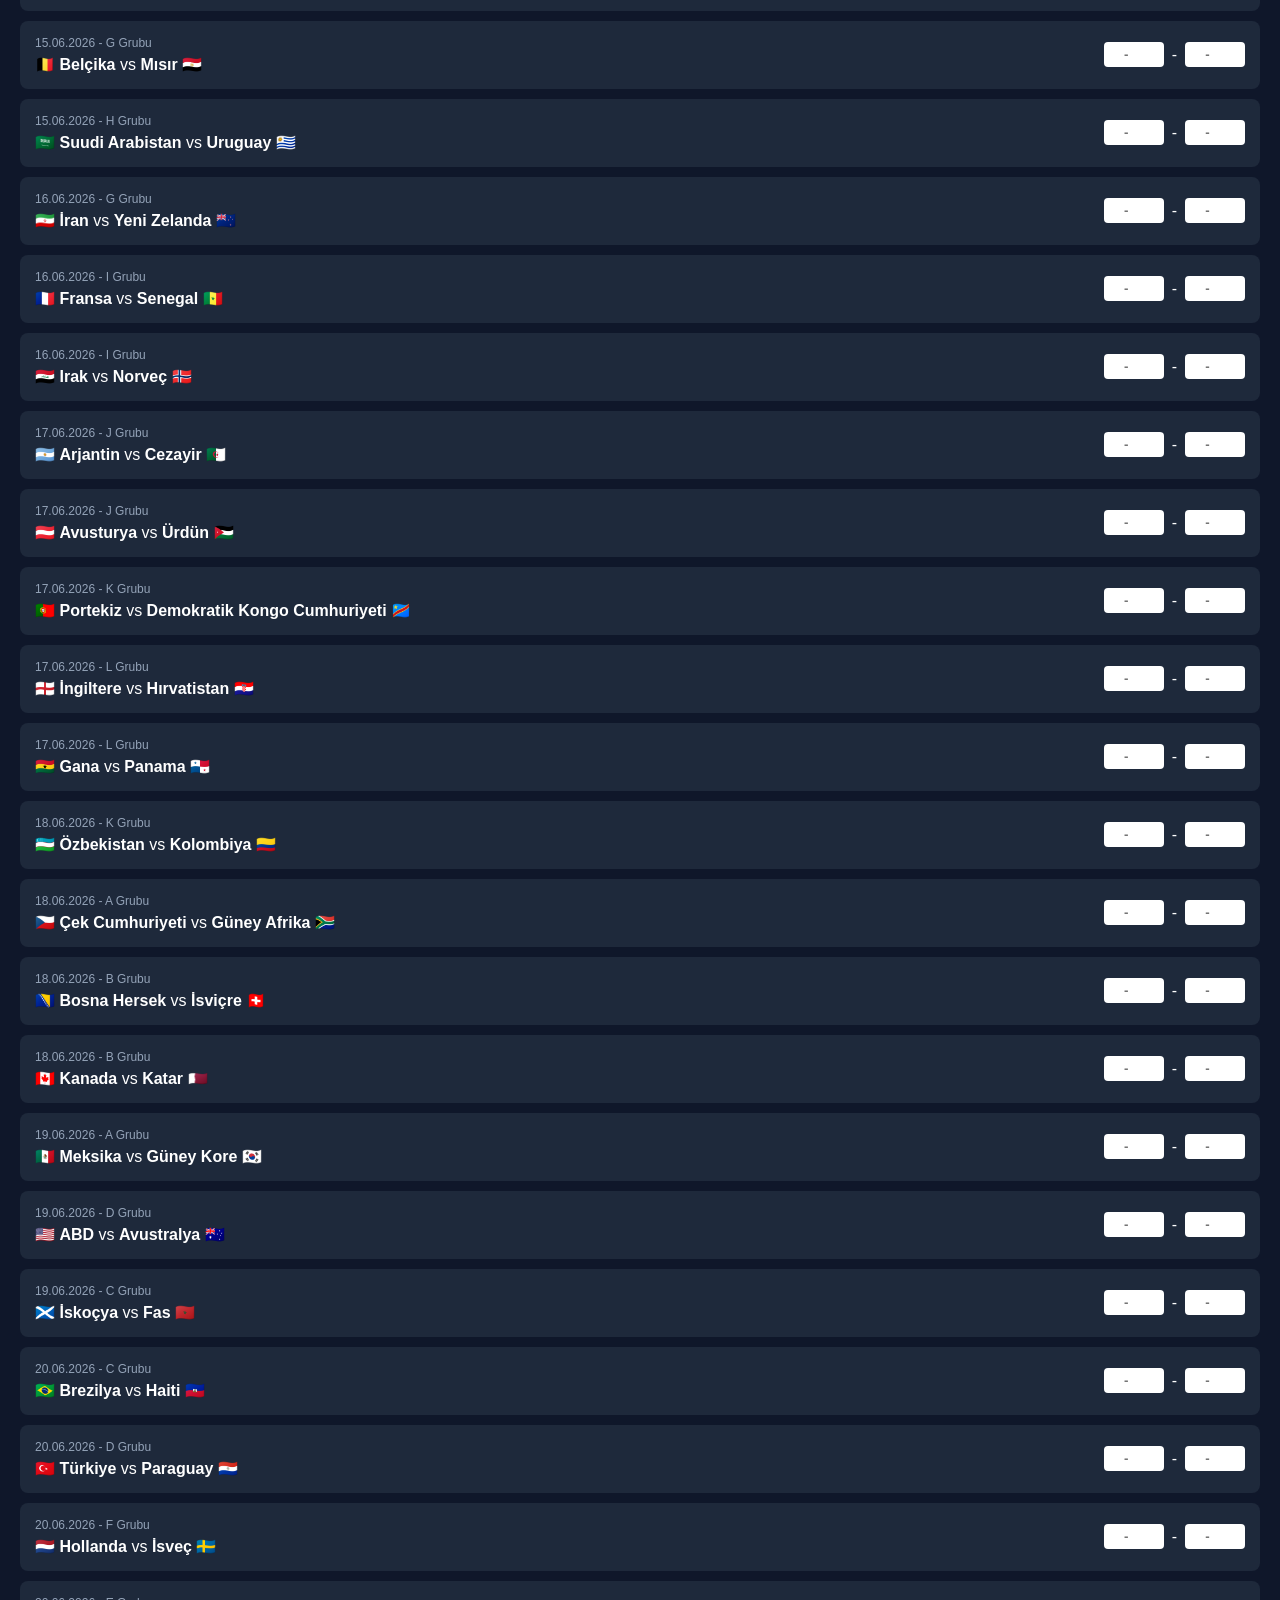
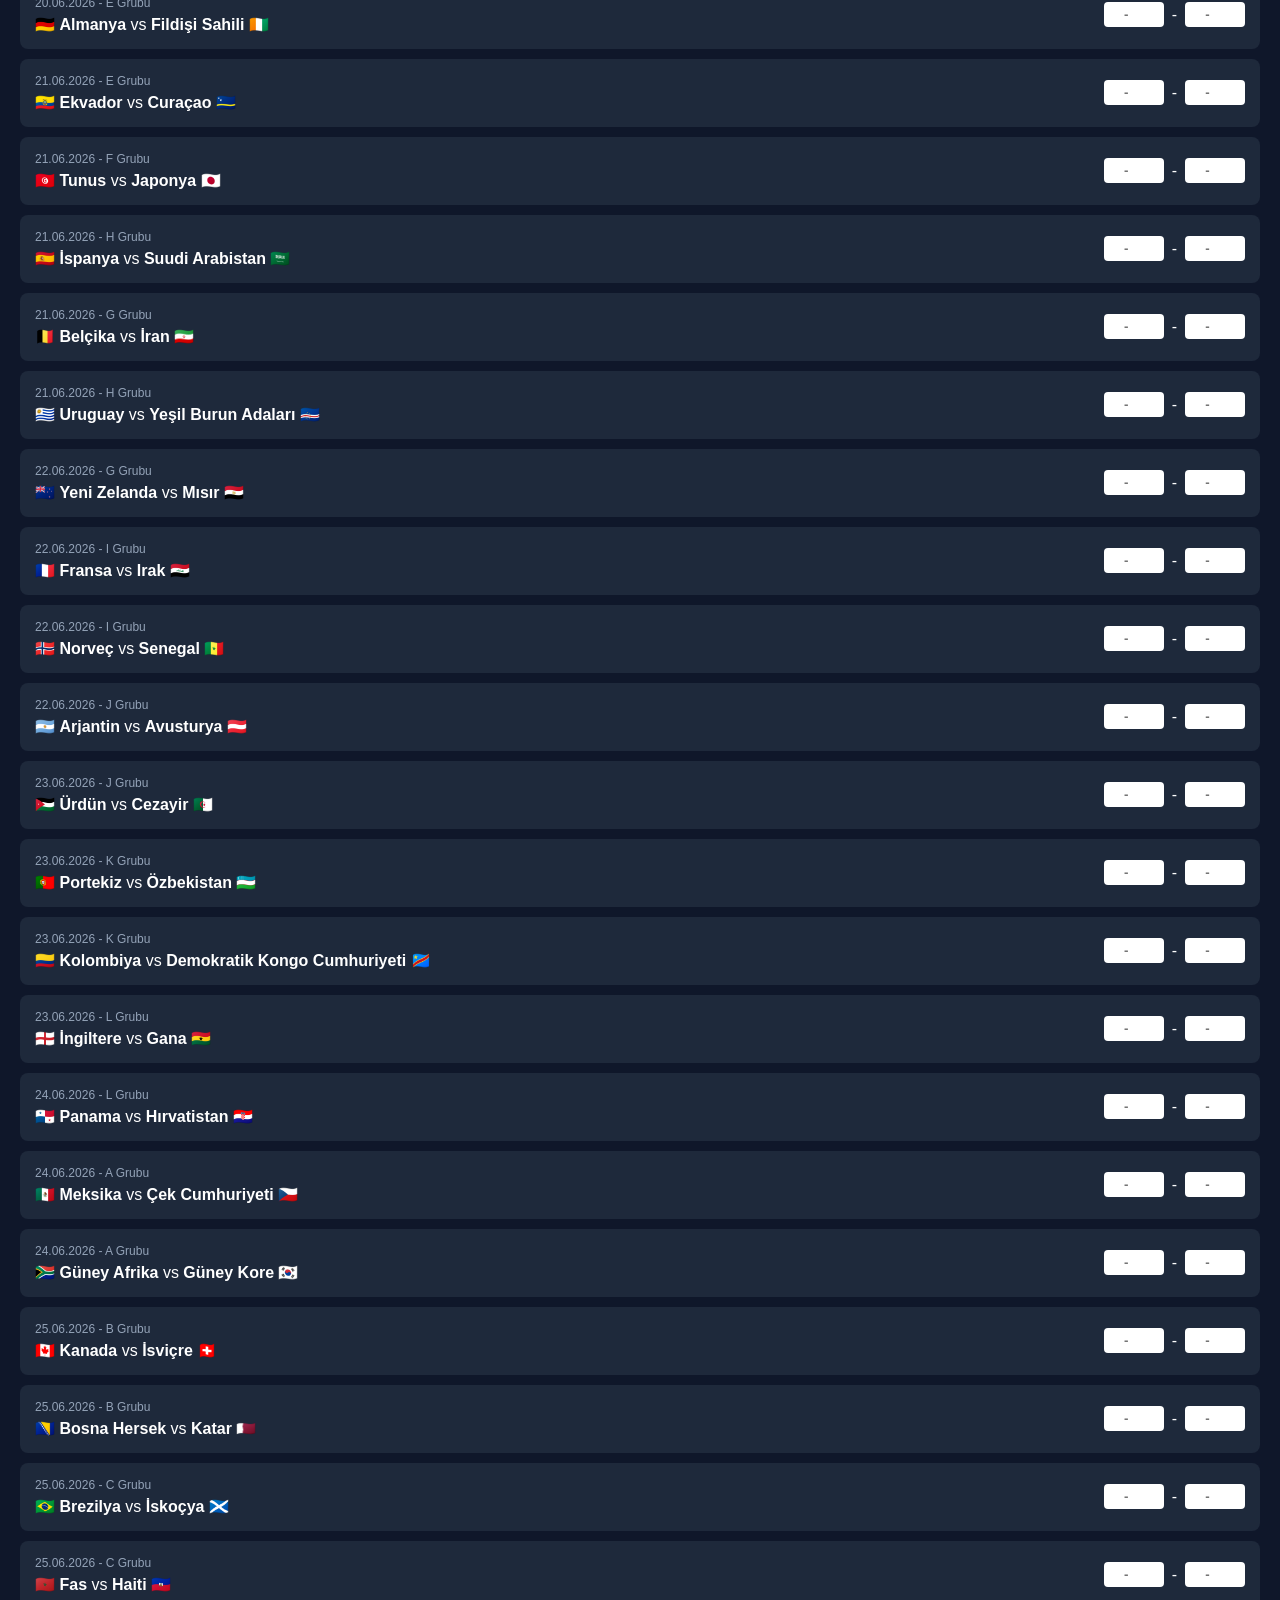
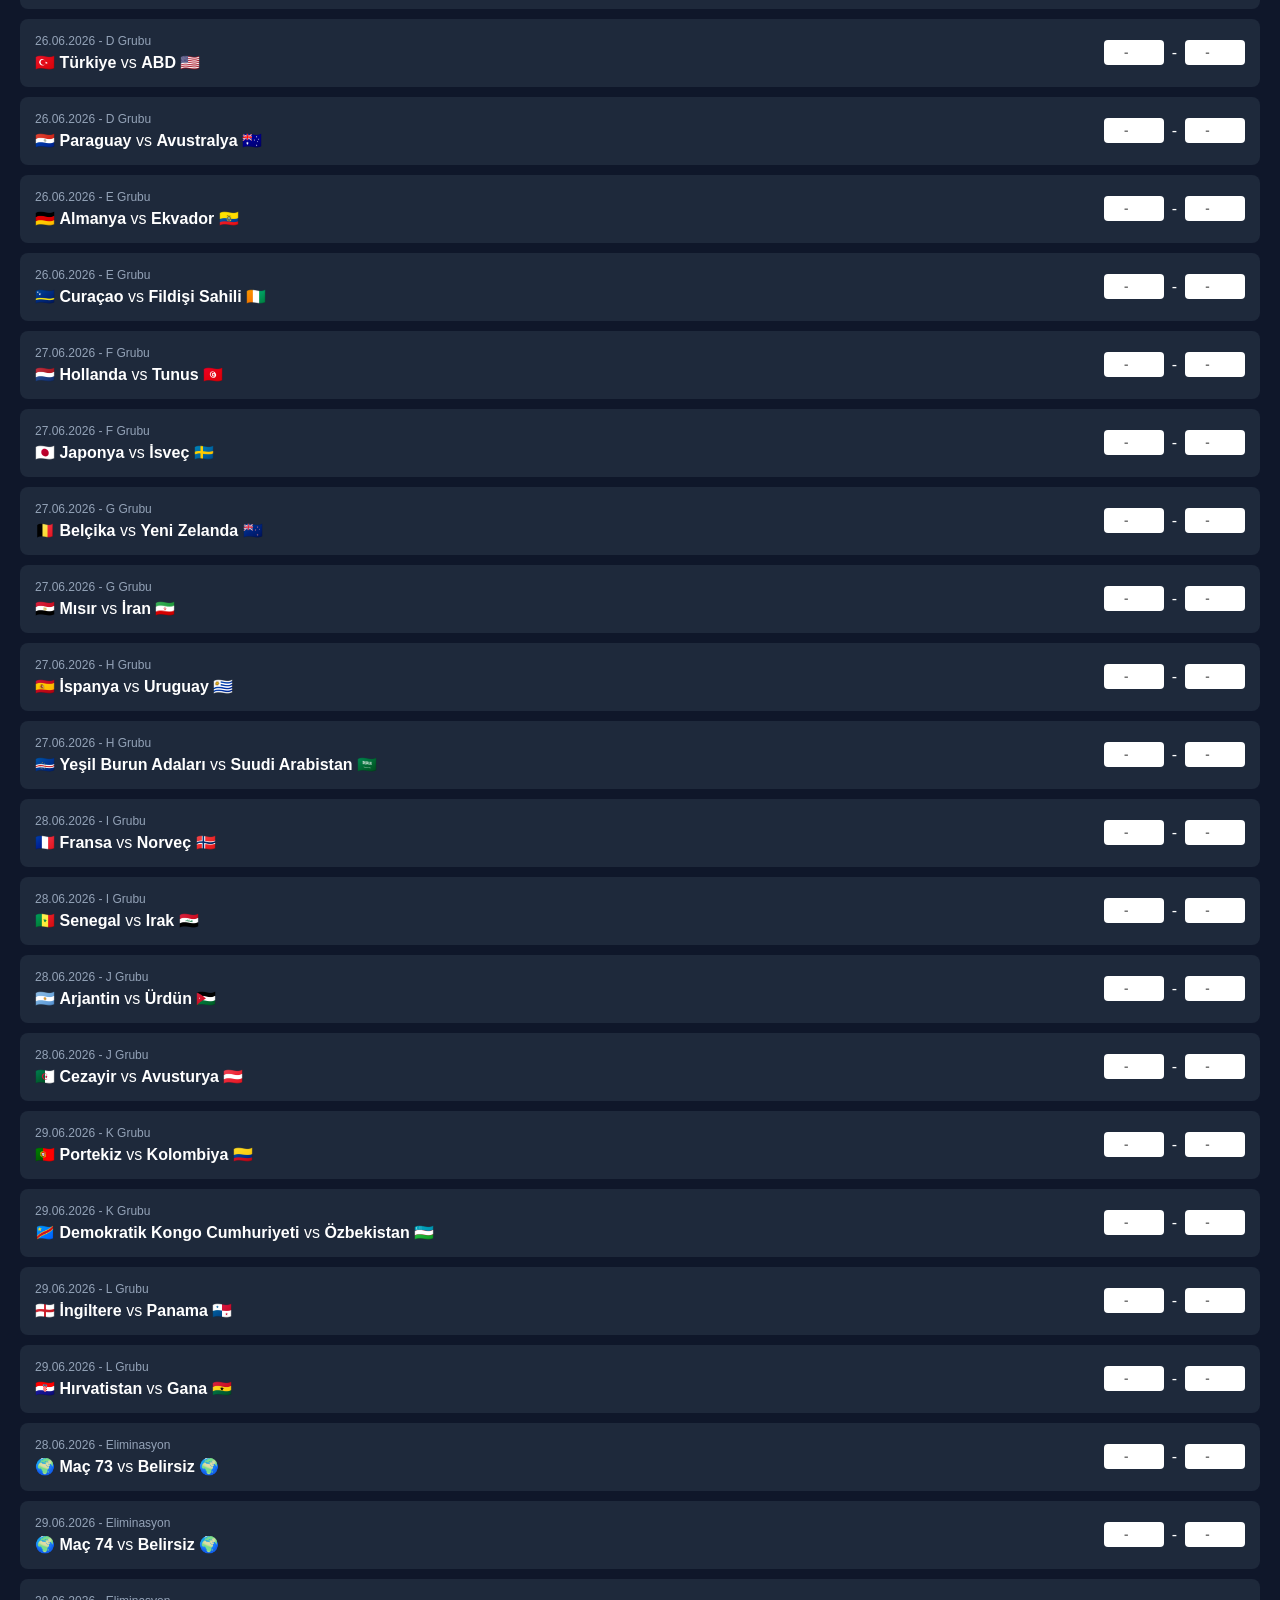
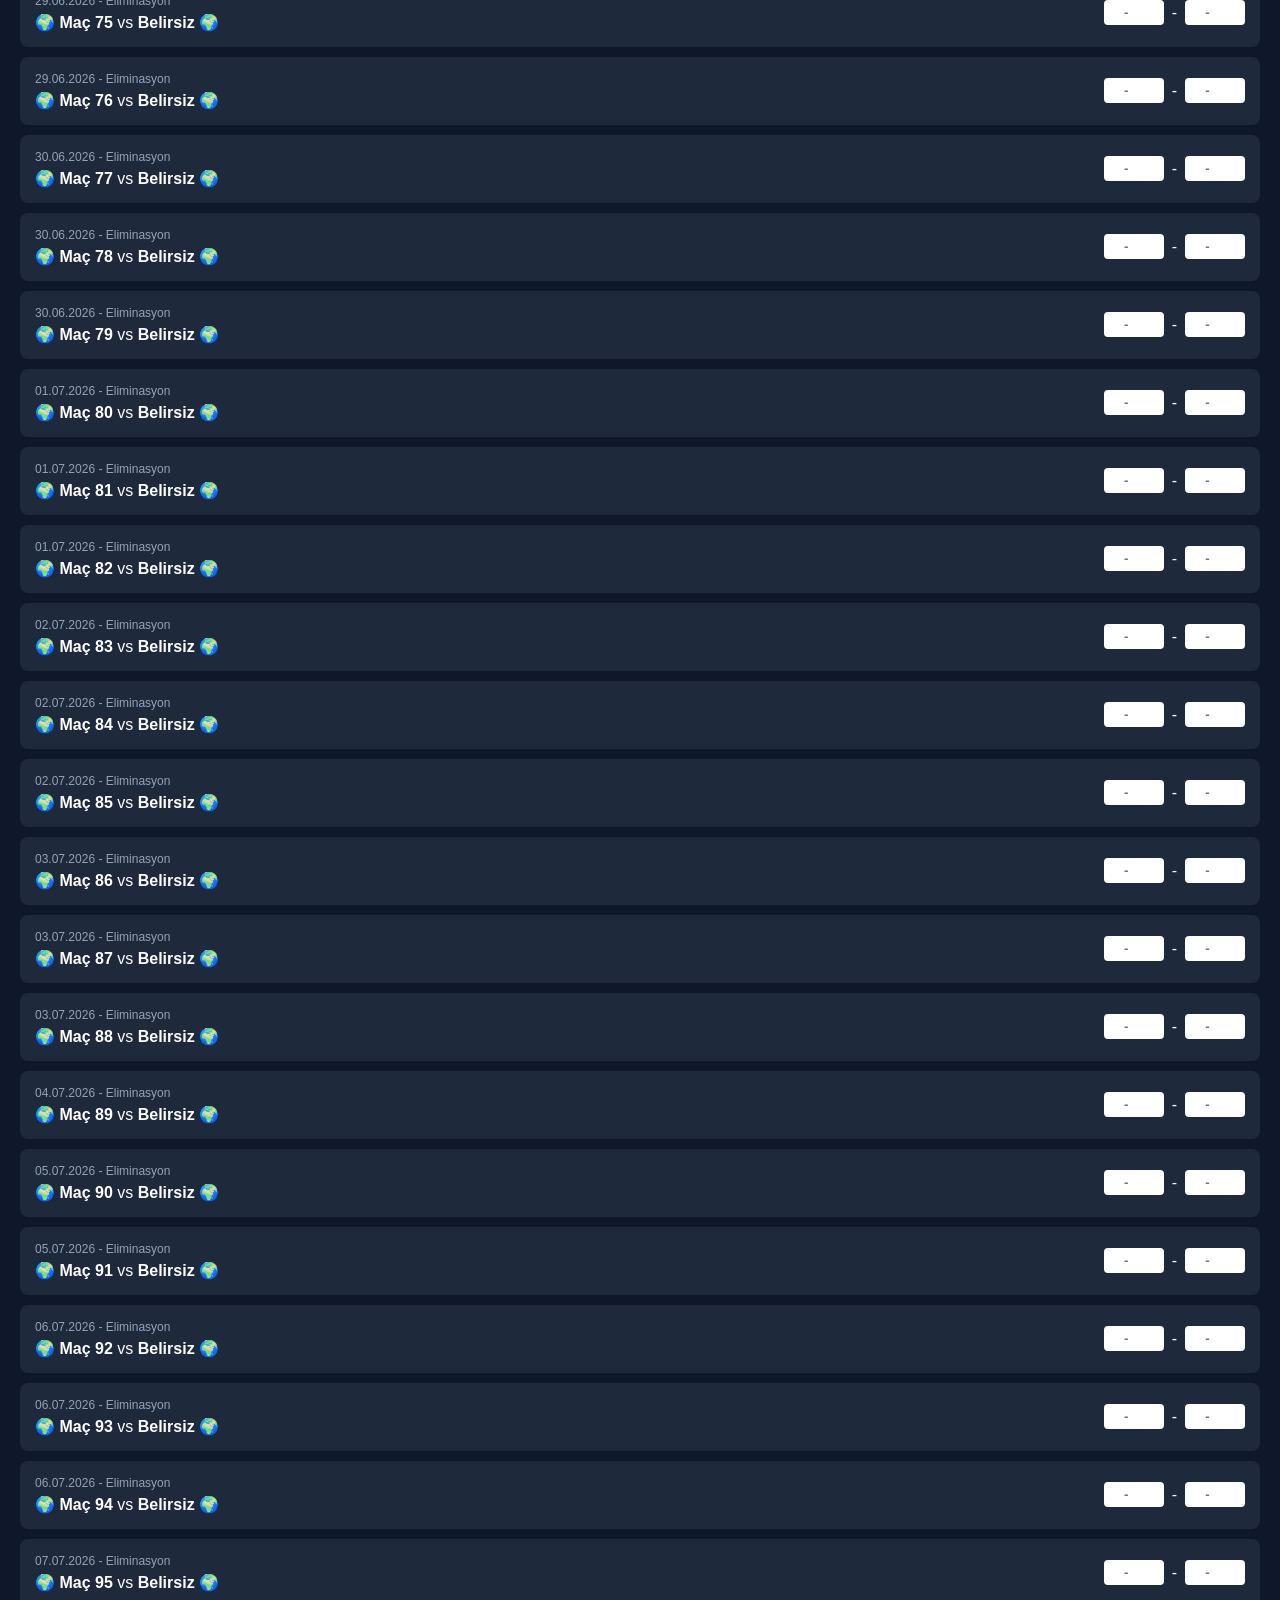
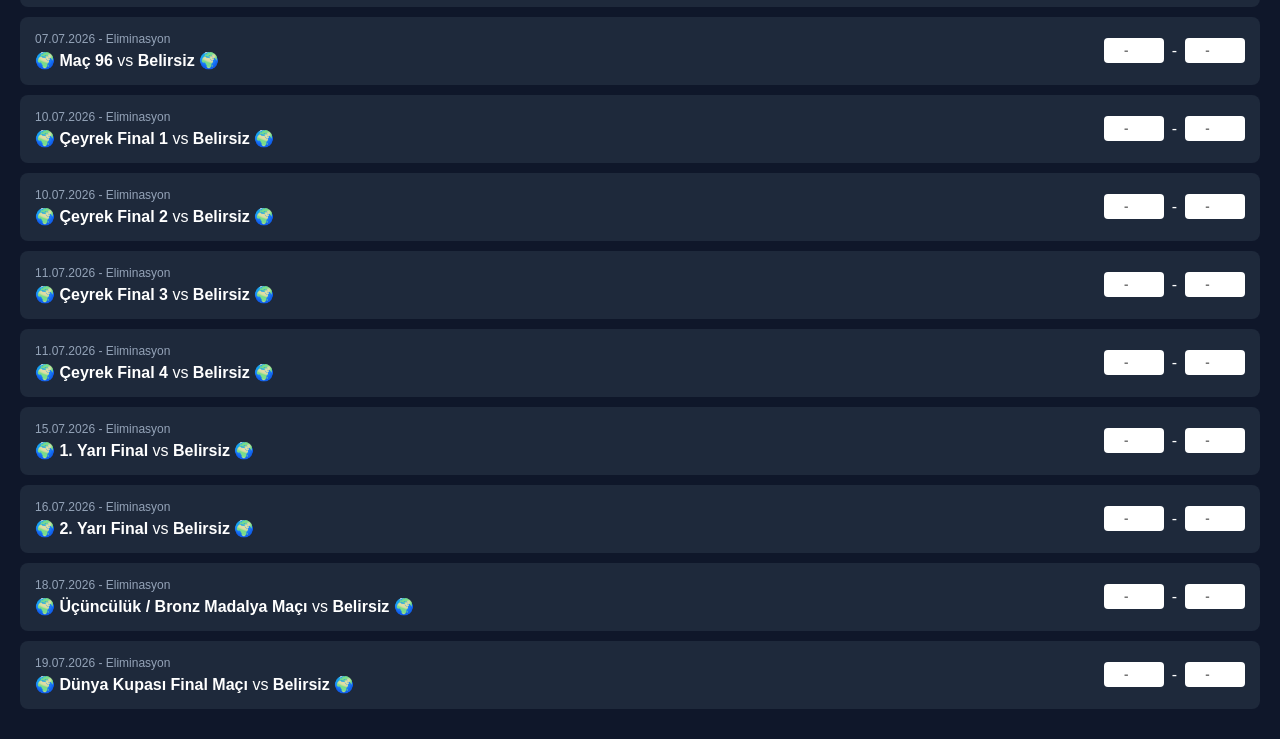
==== commit 84f0e45b: "Restore flags in admin matches" ====
--- a/admin.html
+++ b/admin.html
@@ -108,7 +108,10 @@
                 div.innerHTML = `
                     <div style="flex:1;">
                         <div style="font-size: 12px; color: #94a3b8;">${new Date(m.date_utc).toLocaleDateString('tr-TR')} - ${m.group}</div>
-                        <div><b>${m.team1.name}</b> vs <b>${m.team2.name}</b></div>
+                        <div style="margin-top: 5px;">
+                            <span>${m.team1.flag}</span> <b>${m.team1.name}</b> vs 
+                            <b>${m.team2.name}</b> <span>${m.team2.flag}</span>
+                        </div>
                     </div>
                     <div style="display:flex; gap: 8px; align-items:center;">
                         <input type="number" id="s1_${index}" value="${s1}" placeholder="-">
